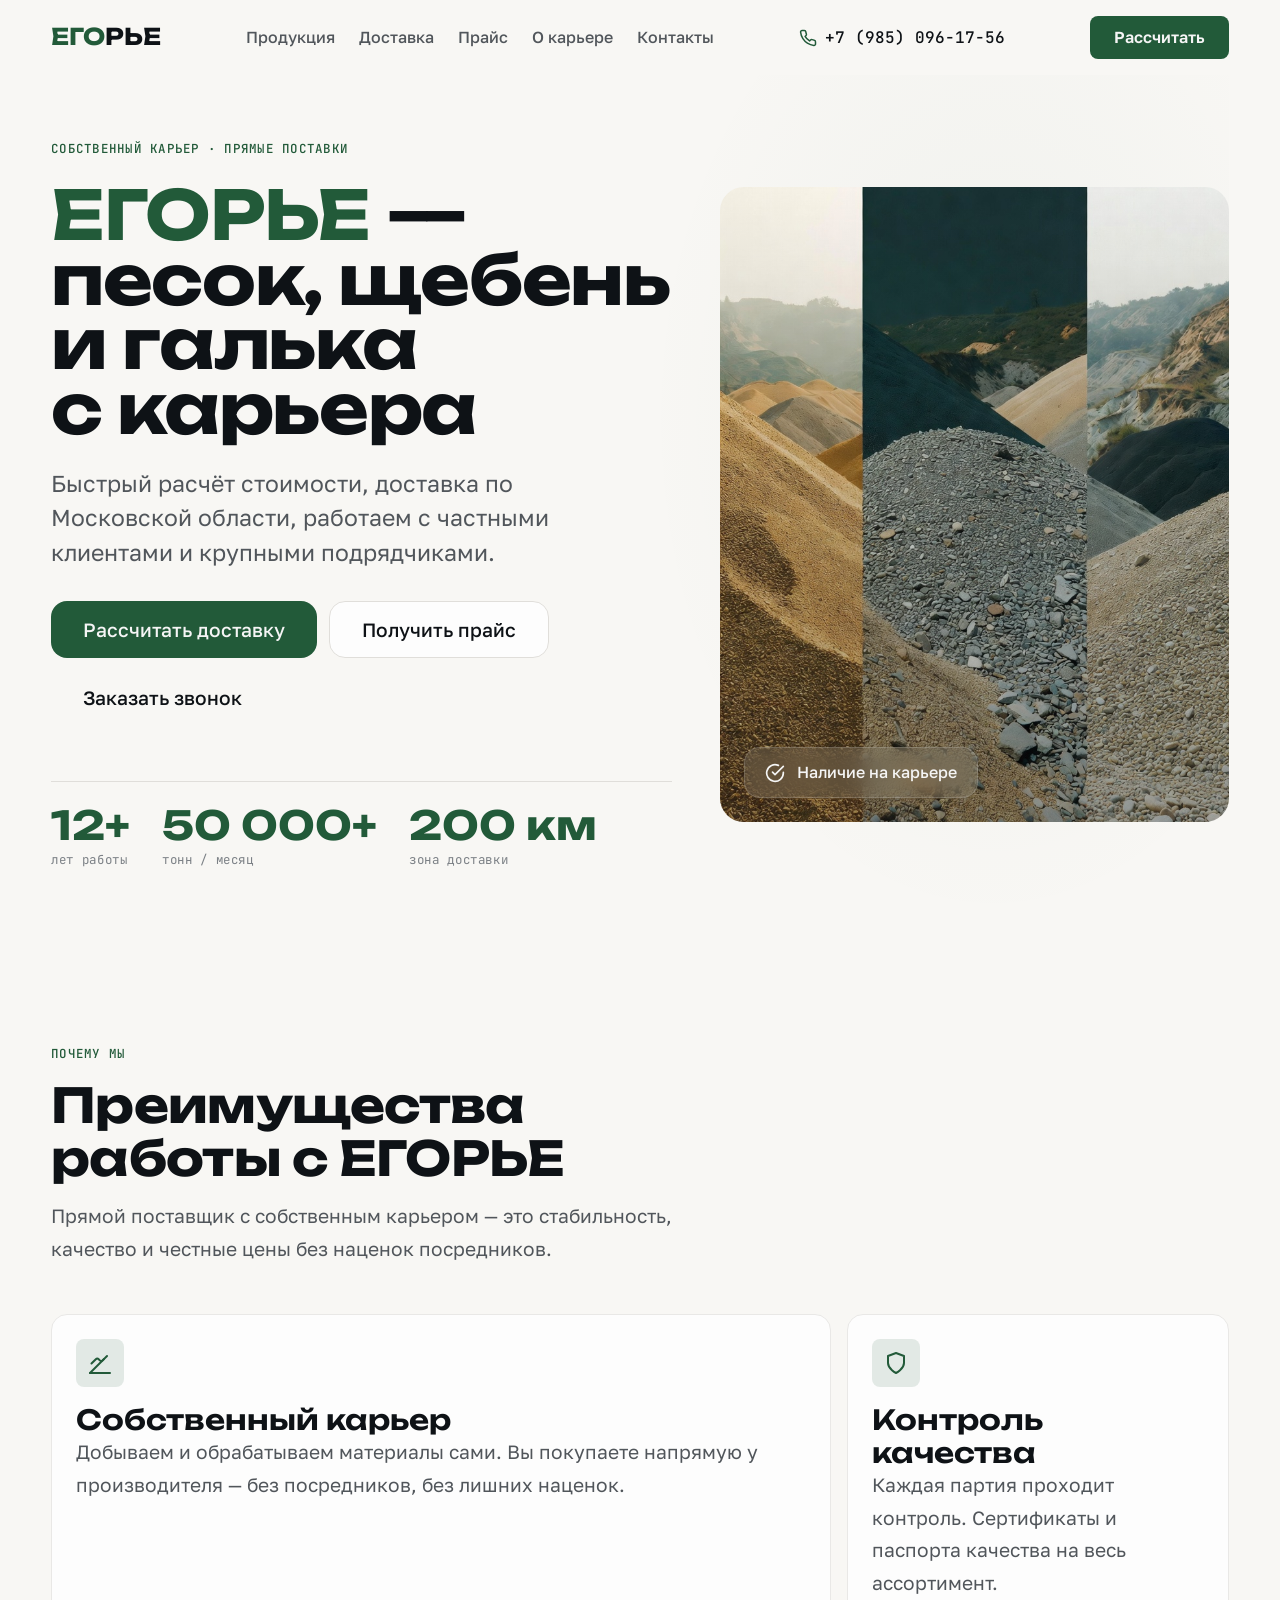
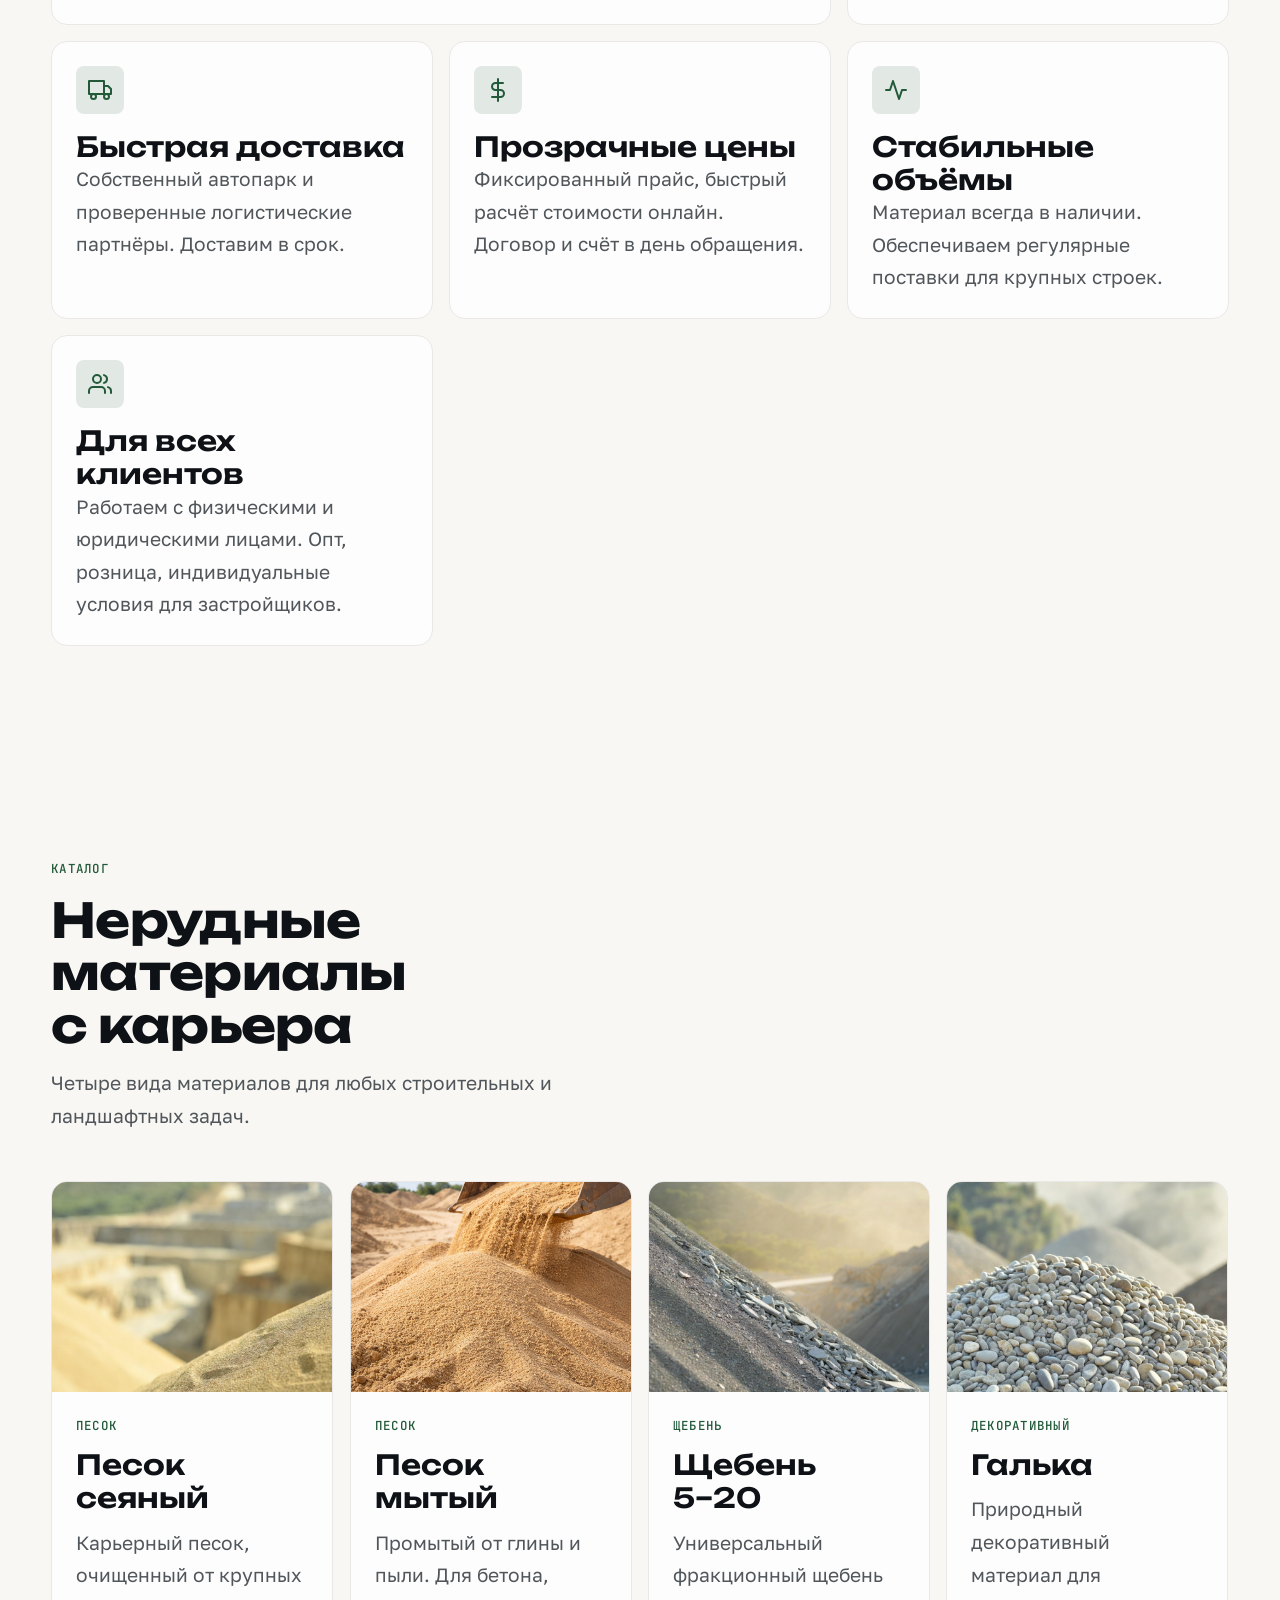
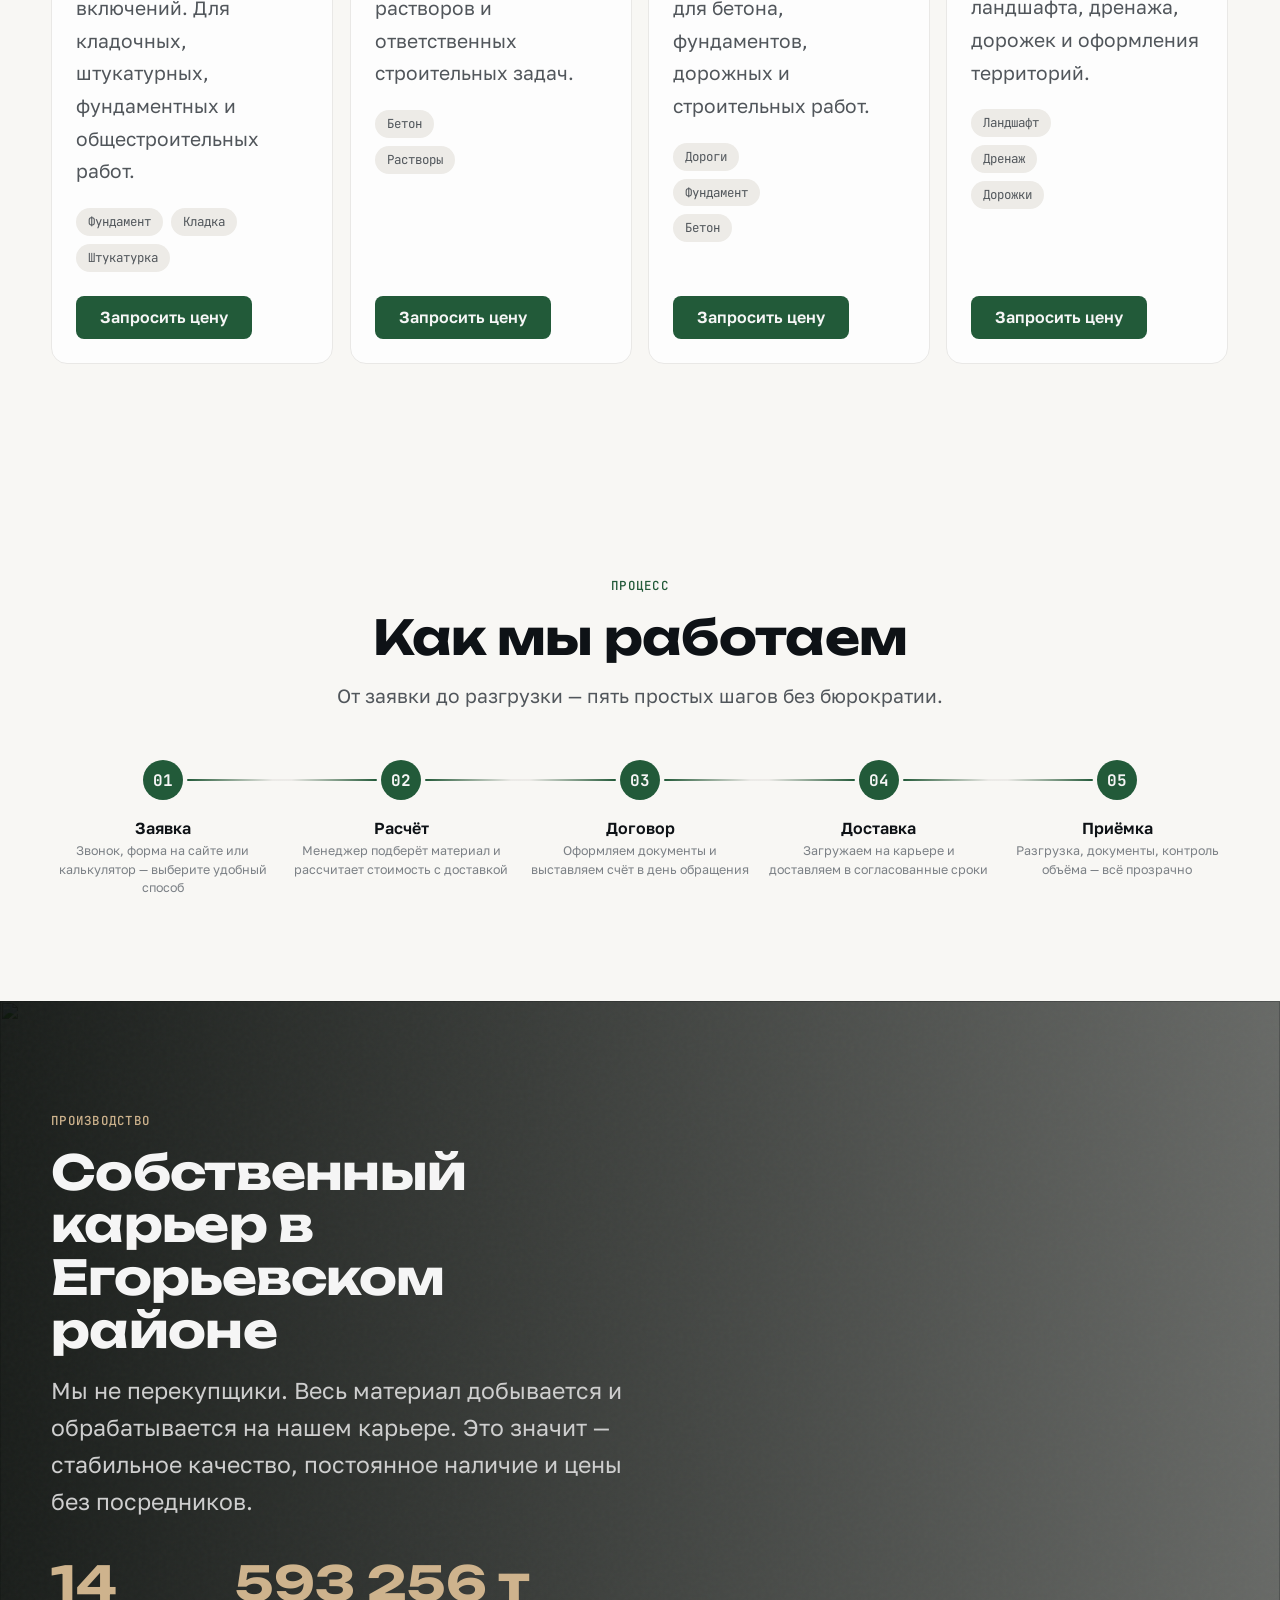
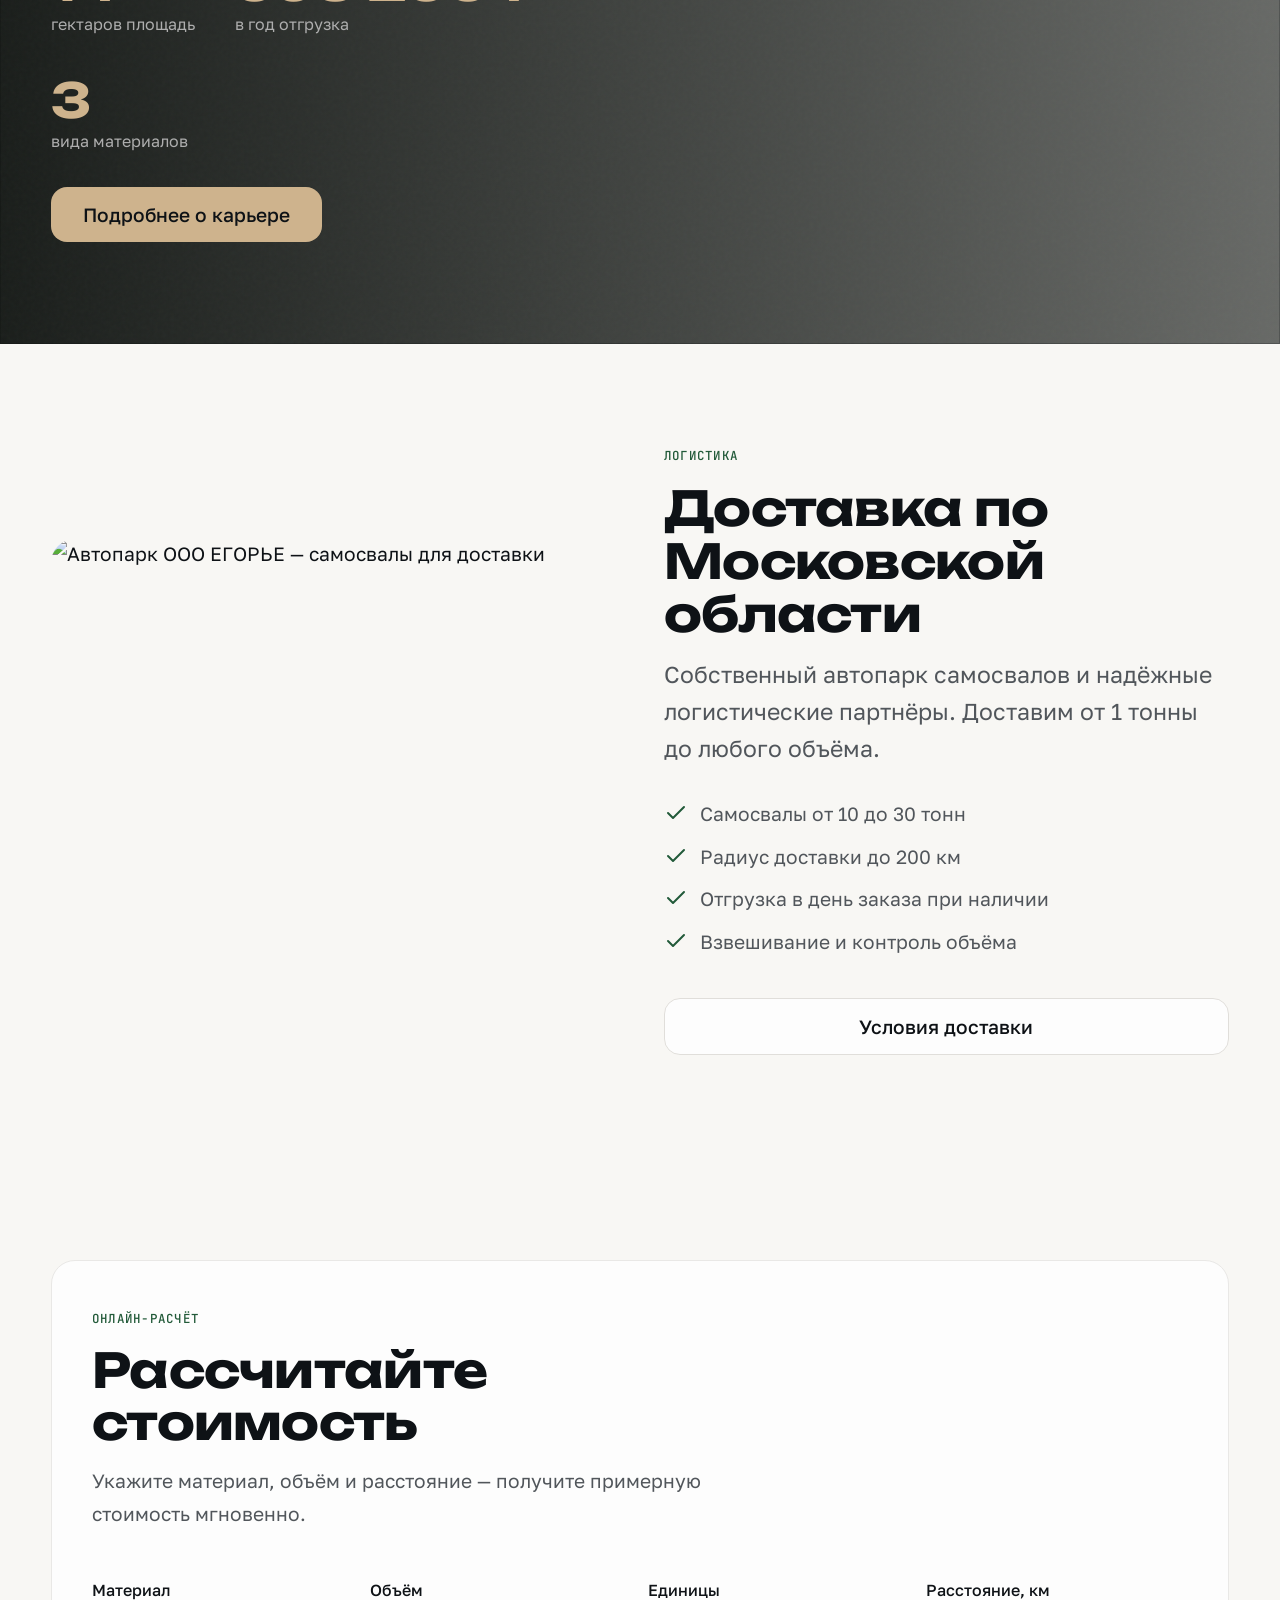
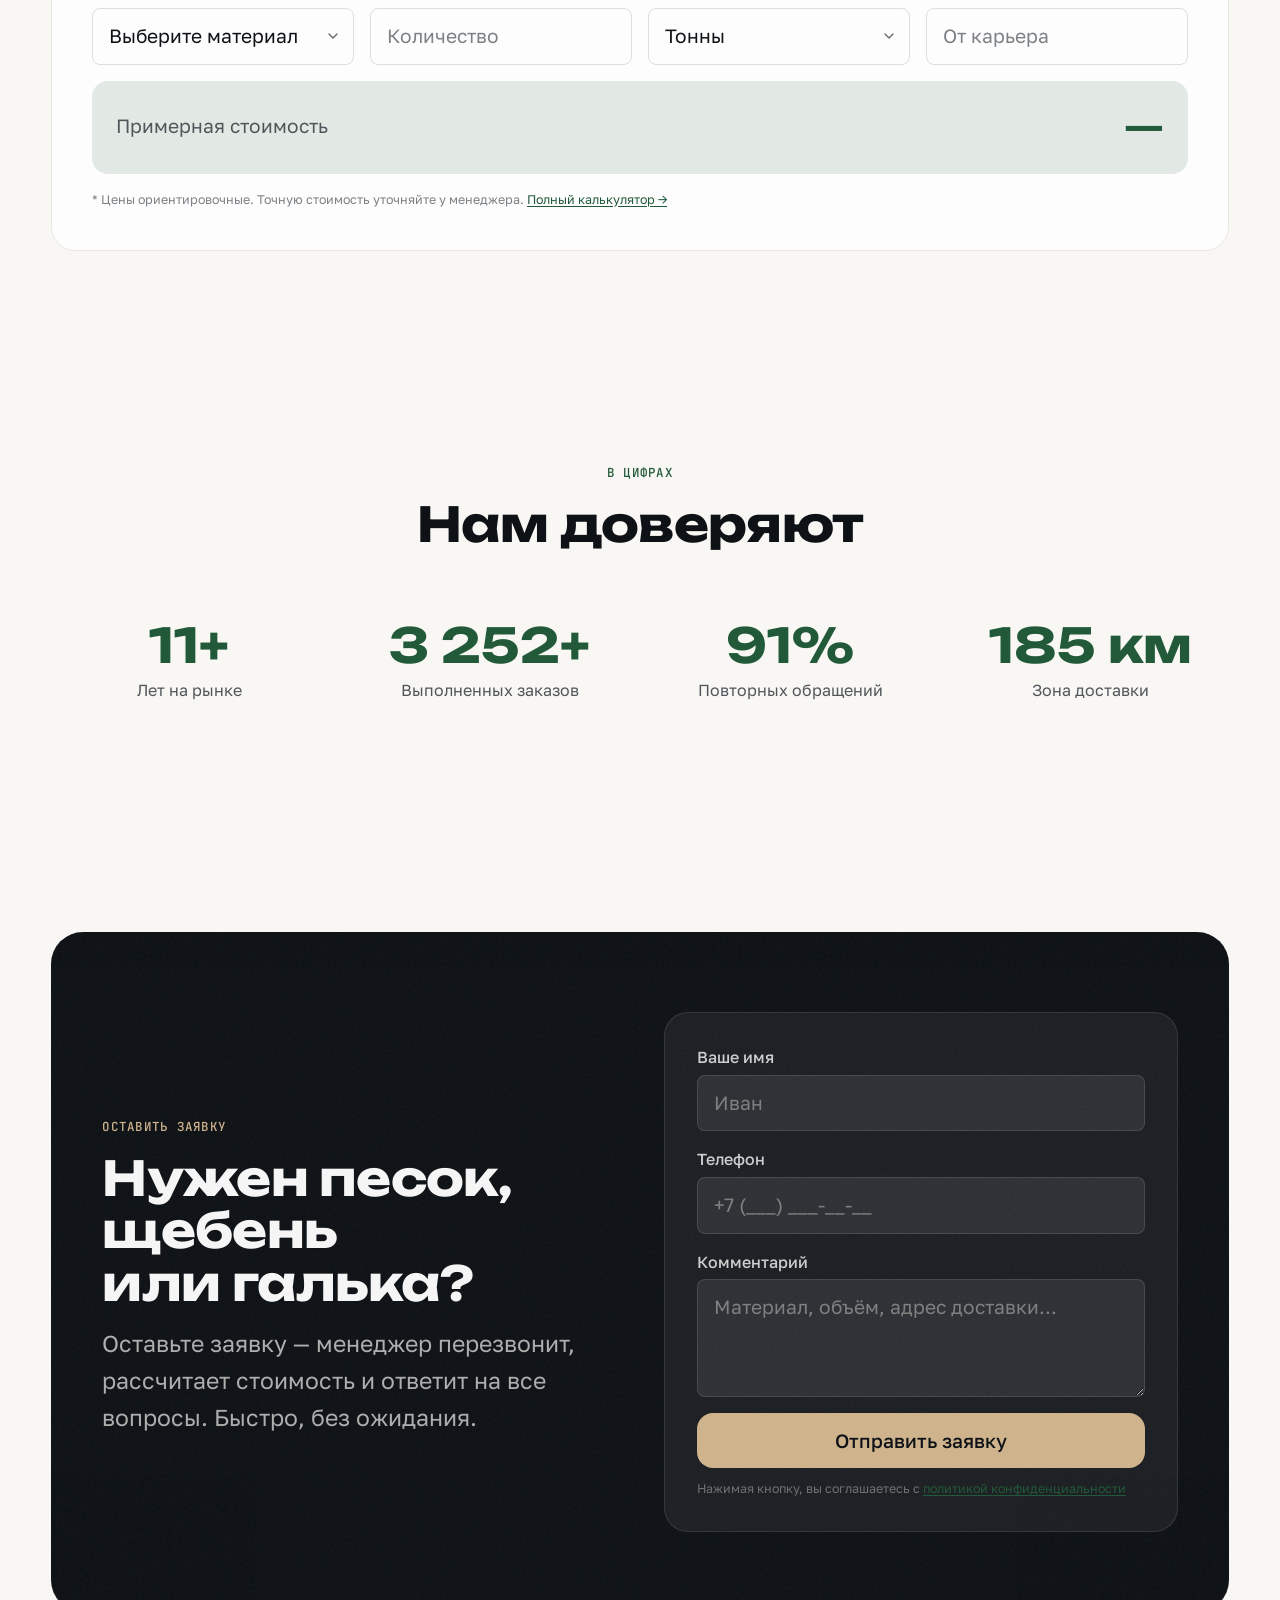
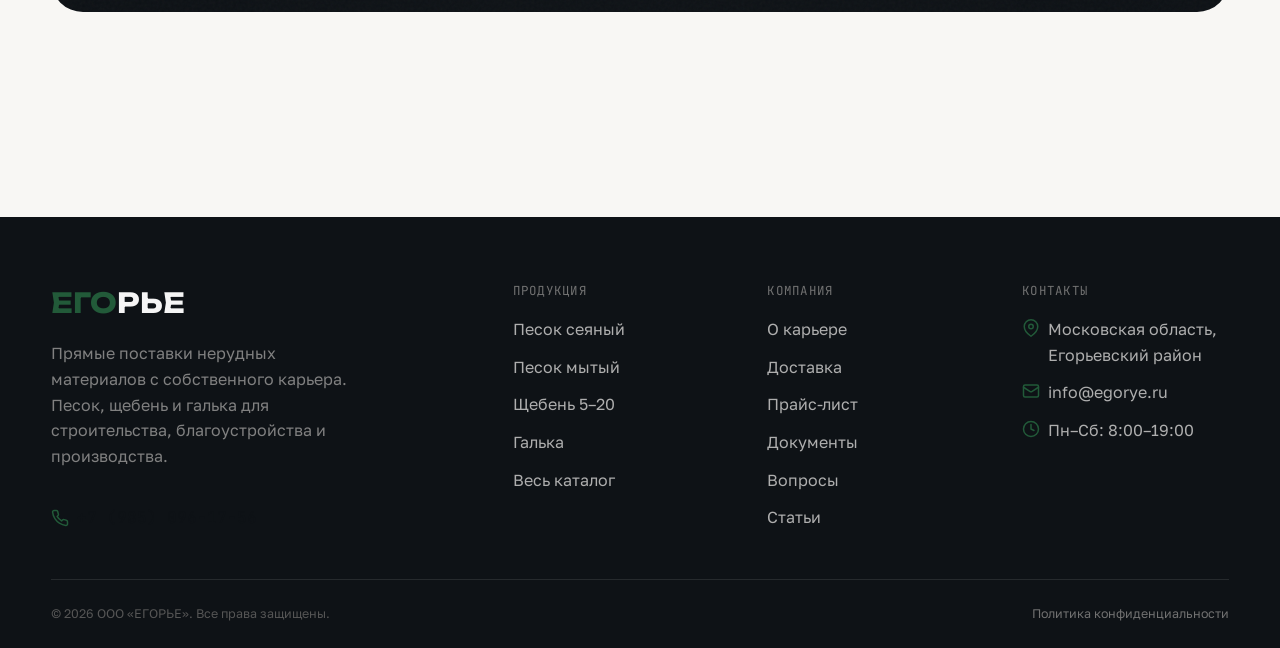
==== index.html @ 2df3e29b "Initial commit: сайт ООО ЕГОРЬЕ Статический сайт компании по продаже нерудных материалов: песок, щеб" ====
<!DOCTYPE html>
<html lang="ru">
<head>
  <meta charset="UTF-8">
  <meta name="viewport" content="width=device-width, initial-scale=1.0">
  <title>ООО ЕГОРЬЕ — песок, щебень и галька с собственного карьера</title>
  <meta name="description" content="Прямые поставки нерудных материалов с карьера: песок сеяный, песок мытый, щебень 5–20, галька. Быстрый расчёт, доставка, опт и крупные объёмы.">

  <meta property="og:title" content="ООО ЕГОРЬЕ — песок, щебень и галька с собственного карьера">
  <meta property="og:description" content="Прямые поставки нерудных материалов с карьера. Быстрый расчёт, доставка, опт.">
  <meta property="og:type" content="website">
  <meta property="og:url" content="https://egorye.ru/">
  <meta property="og:locale" content="ru_RU">
  <link rel="canonical" href="https://egorye.ru/">

  <link rel="preconnect" href="https://fonts.googleapis.com">
  <link rel="preconnect" href="https://fonts.gstatic.com" crossorigin>
  <link href="https://fonts.googleapis.com/css2?family=Golos+Text:wght@400;500;600;700&family=JetBrains+Mono:wght@400;500;700&family=Unbounded:wght@600;700;800&display=swap" rel="stylesheet">

  <link rel="stylesheet" href="css/base.css">
  <link rel="stylesheet" href="css/tokens.css">
  <link rel="stylesheet" href="css/components.css">
  <link rel="stylesheet" href="css/sections.css">

  <script type="application/ld+json">
  {
    "@context": "https://schema.org",
    "@type": "LocalBusiness",
    "name": "ООО ЕГОРЬЕ",
    "description": "Карьер и поставщик нерудных материалов: песок, щебень, галька",
    "url": "https://egorye.ru",
    "telephone": "+79850961756",
    "address": {
      "@type": "PostalAddress",
      "addressLocality": "Егорьевск",
      "addressRegion": "Московская область",
      "addressCountry": "RU"
    },
    "openingHours": "Mo-Sa 08:00-19:00"
  }
  </script>
</head>
<body>
  <a href="#main-content" class="skip-link">Перейти к содержимому</a>

  <header id="site-header"></header>

  <main id="main-content">

    <!-- ═══ HERO ═══ -->
    <section class="hero container" aria-label="Главный экран">
      <div class="hero-content" data-reveal="fade">
        <span class="label">Собственный карьер · Прямые поставки</span>
        <h1 class="hero-title">
          <span>ЕГОРЬЕ</span> — песок, щебень и галька с карьера
        </h1>
        <p class="hero-subtitle">
          Быстрый расчёт стоимости, доставка по Московской области, работаем с частными клиентами и крупными подрядчиками.
        </p>

        <div class="hero-actions">
          <a href="kalkulyator.html" class="btn btn-primary btn-lg">Рассчитать доставку</a>
          <a href="price.html" class="btn btn-secondary btn-lg">Получить прайс</a>
          <a href="#callback" class="btn btn-ghost btn-lg">Заказать звонок</a>
        </div>

        <div class="hero-metrics" data-stagger>
          <div class="hero-metric">
            <div class="hero-metric-value" data-count="12" data-suffix="+">0</div>
            <div class="hero-metric-label">лет работы</div>
          </div>
          <div class="hero-metric">
            <div class="hero-metric-value" data-count="50000" data-suffix="+">0</div>
            <div class="hero-metric-label">тонн / месяц</div>
          </div>
          <div class="hero-metric">
            <div class="hero-metric-value" data-count="200" data-suffix=" км">0</div>
            <div class="hero-metric-label">зона доставки</div>
          </div>
        </div>
      </div>

      <div class="hero-visual" data-reveal="scale">
        <img src="img/home (1).jpg" alt="Карьер ООО ЕГОРЬЕ — добыча песка и щебня" width="640" height="800" fetchpriority="high">
        <div class="hero-visual-overlay"></div>
        <div class="hero-visual-badge">
          <svg width="20" height="20" viewBox="0 0 24 24" fill="none" stroke="currentColor" stroke-width="2" stroke-linecap="round" stroke-linejoin="round"><path d="M22 11.08V12a10 10 0 1 1-5.93-9.14"/><polyline points="22 4 12 14.01 9 11.01"/></svg>
          Наличие на карьере
        </div>
      </div>
    </section>

    <!-- ═══ ПРЕИМУЩЕСТВА ═══ -->
    <section class="section container" aria-labelledby="advantages-title">
      <div class="section-header" data-reveal="up">
        <span class="label">Почему мы</span>
        <h2 class="headline-section" id="advantages-title">Преимущества работы с ЕГОРЬЕ</h2>
        <p class="body-text">Прямой поставщик с собственным карьером — это стабильность, качество и честные цены без наценок посредников.</p>
      </div>

      <div class="advantages-grid" data-stagger>
        <div class="advantage-card">
          <div class="advantage-icon">
            <svg viewBox="0 0 24 24" fill="none" stroke="currentColor" stroke-width="2" stroke-linecap="round" stroke-linejoin="round"><path d="M2 22 16 8"/><path d="m3.47 12.53 4.36-4.36a2 2 0 0 1 2.83 0l1.17 1.17a2 2 0 0 0 2.83 0l4.36-4.36"/><path d="M2 22h20"/></svg>
          </div>
          <h3 class="headline-card">Собственный карьер</h3>
          <p class="body-text">Добываем и обрабатываем материалы сами. Вы покупаете напрямую у производителя — без посредников, без лишних наценок.</p>
        </div>
        <div class="advantage-card">
          <div class="advantage-icon">
            <svg viewBox="0 0 24 24" fill="none" stroke="currentColor" stroke-width="2" stroke-linecap="round" stroke-linejoin="round"><path d="M12 22s8-4 8-10V5l-8-3-8 3v7c0 6 8 10 8 10z"/></svg>
          </div>
          <h3 class="headline-card">Контроль качества</h3>
          <p class="body-text">Каждая партия проходит контроль. Сертификаты и паспорта качества на весь ассортимент.</p>
        </div>
        <div class="advantage-card">
          <div class="advantage-icon">
            <svg viewBox="0 0 24 24" fill="none" stroke="currentColor" stroke-width="2" stroke-linecap="round" stroke-linejoin="round"><rect x="1" y="3" width="15" height="13"/><polygon points="16 8 20 8 23 11 23 16 16 16 16 8"/><circle cx="5.5" cy="18.5" r="2.5"/><circle cx="18.5" cy="18.5" r="2.5"/></svg>
          </div>
          <h3 class="headline-card">Быстрая доставка</h3>
          <p class="body-text">Собственный автопарк и проверенные логистические партнёры. Доставим в срок.</p>
        </div>
        <div class="advantage-card">
          <div class="advantage-icon">
            <svg viewBox="0 0 24 24" fill="none" stroke="currentColor" stroke-width="2" stroke-linecap="round" stroke-linejoin="round"><line x1="12" y1="1" x2="12" y2="23"/><path d="M17 5H9.5a3.5 3.5 0 0 0 0 7h5a3.5 3.5 0 0 1 0 7H6"/></svg>
          </div>
          <h3 class="headline-card">Прозрачные цены</h3>
          <p class="body-text">Фиксированный прайс, быстрый расчёт стоимости онлайн. Договор и счёт в день обращения.</p>
        </div>
        <div class="advantage-card">
          <div class="advantage-icon">
            <svg viewBox="0 0 24 24" fill="none" stroke="currentColor" stroke-width="2" stroke-linecap="round" stroke-linejoin="round"><path d="M22 12h-4l-3 9L9 3l-3 9H2"/></svg>
          </div>
          <h3 class="headline-card">Стабильные объёмы</h3>
          <p class="body-text">Материал всегда в наличии. Обеспечиваем регулярные поставки для крупных строек.</p>
        </div>
        <div class="advantage-card">
          <div class="advantage-icon">
            <svg viewBox="0 0 24 24" fill="none" stroke="currentColor" stroke-width="2" stroke-linecap="round" stroke-linejoin="round"><path d="M17 21v-2a4 4 0 0 0-4-4H5a4 4 0 0 0-4 4v2"/><circle cx="9" cy="7" r="4"/><path d="M23 21v-2a4 4 0 0 0-3-3.87"/><path d="M16 3.13a4 4 0 0 1 0 7.75"/></svg>
          </div>
          <h3 class="headline-card">Для всех клиентов</h3>
          <p class="body-text">Работаем с физическими и юридическими лицами. Опт, розница, индивидуальные условия для застройщиков.</p>
        </div>
      </div>
    </section>

    <!-- ═══ ПРОДУКЦИЯ ═══ -->
    <section class="section container" aria-labelledby="products-title">
      <div class="section-header" data-reveal="up">
        <span class="label">Каталог</span>
        <h2 class="headline-section" id="products-title">Нерудные материалы с карьера</h2>
        <p class="body-text">Четыре вида материалов для любых строительных и ландшафтных задач.</p>
      </div>

      <div class="products-bento" data-stagger>
        <a href="pesok-seyanyy.html" class="card product-card">
          <div class="card-media">
            <img src="img/pesok-seyanyy/pesokseaynx.jpg" alt="Песок сеяный" width="640" height="480" loading="lazy">
          </div>
          <div class="card-body">
            <span class="label">Песок</span>
            <h3 class="headline-card">Песок сеяный</h3>
            <p class="body-text">Карьерный песок, очищенный от крупных включений. Для кладочных, штукатурных, фундаментных и общестроительных работ.</p>
            <div class="card-tags">
              <span class="tag">Фундамент</span>
              <span class="tag">Кладка</span>
              <span class="tag">Штукатурка</span>
            </div>
          </div>
          <div class="card-footer">
            <span class="btn btn-primary btn-sm">Запросить цену</span>
          </div>
        </a>

        <a href="pesok-mytyy.html" class="card product-card">
          <div class="card-media">
            <img src="img/pesok-mytyy/pesok.png" alt="Песок мытый" width="640" height="480" loading="lazy">
          </div>
          <div class="card-body">
            <span class="label">Песок</span>
            <h3 class="headline-card">Песок мытый</h3>
            <p class="body-text">Промытый от глины и пыли. Для бетона, растворов и ответственных строительных задач.</p>
            <div class="card-tags">
              <span class="tag">Бетон</span>
              <span class="tag">Растворы</span>
            </div>
          </div>
          <div class="card-footer">
            <span class="btn btn-primary btn-sm">Запросить цену</span>
          </div>
        </a>

        <a href="shcheben-5-20.html" class="card product-card">
          <div class="card-media">
            <img src="img/shcheben/chebenx.jpg" alt="Щебень фракции 5–20" width="640" height="480" loading="lazy">
          </div>
          <div class="card-body">
            <span class="label">Щебень</span>
            <h3 class="headline-card">Щебень 5–20</h3>
            <p class="body-text">Универсальный фракционный щебень для бетона, фундаментов, дорожных и строительных работ.</p>
            <div class="card-tags">
              <span class="tag">Дороги</span>
              <span class="tag">Фундамент</span>
              <span class="tag">Бетон</span>
            </div>
          </div>
          <div class="card-footer">
            <span class="btn btn-primary btn-sm">Запросить цену</span>
          </div>
        </a>

        <a href="galka.html" class="card product-card">
          <div class="card-media">
            <img src="img/galka/galkax.jpg" alt="Галька природная" width="640" height="480" loading="lazy">
          </div>
          <div class="card-body">
            <span class="label">Декоративный</span>
            <h3 class="headline-card">Галька</h3>
            <p class="body-text">Природный декоративный материал для ландшафта, дренажа, дорожек и оформления территорий.</p>
            <div class="card-tags">
              <span class="tag">Ландшафт</span>
              <span class="tag">Дренаж</span>
              <span class="tag">Дорожки</span>
            </div>
          </div>
          <div class="card-footer">
            <span class="btn btn-primary btn-sm">Запросить цену</span>
          </div>
        </a>
      </div>
    </section>

    <!-- ═══ КАК МЫ РАБОТАЕМ ═══ -->
    <section class="section container" aria-labelledby="process-title">
      <div class="section-header section-header--center" data-reveal="up">
        <span class="label">Процесс</span>
        <h2 class="headline-section" id="process-title">Как мы работаем</h2>
        <p class="body-text">От заявки до разгрузки — пять простых шагов без бюрократии.</p>
      </div>

      <div class="timeline" data-stagger>
        <div class="timeline-step">
          <div class="timeline-number">01</div>
          <div class="timeline-body">
            <div class="timeline-title">Заявка</div>
            <div class="timeline-desc">Звонок, форма на сайте или калькулятор — выберите удобный способ</div>
          </div>
        </div>
        <div class="timeline-step">
          <div class="timeline-number">02</div>
          <div class="timeline-body">
            <div class="timeline-title">Расчёт</div>
            <div class="timeline-desc">Менеджер подберёт материал и рассчитает стоимость с доставкой</div>
          </div>
        </div>
        <div class="timeline-step">
          <div class="timeline-number">03</div>
          <div class="timeline-body">
            <div class="timeline-title">Договор</div>
            <div class="timeline-desc">Оформляем документы и выставляем счёт в день обращения</div>
          </div>
        </div>
        <div class="timeline-step">
          <div class="timeline-number">04</div>
          <div class="timeline-body">
            <div class="timeline-title">Доставка</div>
            <div class="timeline-desc">Загружаем на карьере и доставляем в согласованные сроки</div>
          </div>
        </div>
        <div class="timeline-step">
          <div class="timeline-number">05</div>
          <div class="timeline-body">
            <div class="timeline-title">Приёмка</div>
            <div class="timeline-desc">Разгрузка, документы, контроль объёма — всё прозрачно</div>
          </div>
        </div>
      </div>
    </section>

    <!-- ═══ О КАРЬЕРЕ (full-bleed) ═══ -->
    <section class="section-fullbleed full-bleed noise" aria-labelledby="quarry-title">
      <div class="section-fullbleed-bg">
        <img src="img/placeholder/quarry-wide.svg" alt="" width="1920" height="800" loading="lazy" aria-hidden="true">
      </div>
      <div class="container">
        <div class="section-fullbleed-content" data-reveal="left">
          <span class="label">Производство</span>
          <h2 class="headline-section" id="quarry-title">Собственный карьер в Егорьевском районе</h2>
          <p class="body-lg">
            Мы не перекупщики. Весь материал добывается и обрабатывается на нашем карьере. 
            Это значит — стабильное качество, постоянное наличие и цены без посредников.
          </p>
          <div class="section-fullbleed-stats" data-stagger>
            <div>
              <div class="section-fullbleed-stat-value" data-count="15">0</div>
              <div class="section-fullbleed-stat-label">гектаров площадь</div>
            </div>
            <div>
              <div class="section-fullbleed-stat-value" data-count="600000" data-suffix=" т">0</div>
              <div class="section-fullbleed-stat-label">в год отгрузка</div>
            </div>
            <div>
              <div class="section-fullbleed-stat-value" data-count="4">0</div>
              <div class="section-fullbleed-stat-label">вида материалов</div>
            </div>
          </div>
          <a href="o-karere.html" class="btn btn-accent btn-lg" style="margin-top:var(--s-8)">Подробнее о карьере</a>
        </div>
      </div>
    </section>

    <!-- ═══ АВТОПАРК И ДОСТАВКА ═══ -->
    <section class="section container" aria-labelledby="fleet-title">
      <div class="split-section">
        <div class="split-image" data-reveal="left">
          <img src="img/placeholder/fleet.svg" alt="Автопарк ООО ЕГОРЬЕ — самосвалы для доставки" width="640" height="480" loading="lazy">
        </div>
        <div class="split-content" data-reveal="right">
          <span class="label">Логистика</span>
          <h2 class="headline-section" id="fleet-title">Доставка по Московской области</h2>
          <p class="body-lg">Собственный автопарк самосвалов и надёжные логистические партнёры. Доставим от 1 тонны до любого объёма.</p>

          <div class="split-features">
            <div class="split-feature">
              <svg class="split-feature-icon" viewBox="0 0 24 24" fill="none" stroke="currentColor" stroke-width="2" stroke-linecap="round" stroke-linejoin="round"><polyline points="20 6 9 17 4 12"/></svg>
              <span class="split-feature-text">Самосвалы от 10 до 30 тонн</span>
            </div>
            <div class="split-feature">
              <svg class="split-feature-icon" viewBox="0 0 24 24" fill="none" stroke="currentColor" stroke-width="2" stroke-linecap="round" stroke-linejoin="round"><polyline points="20 6 9 17 4 12"/></svg>
              <span class="split-feature-text">Радиус доставки до 200 км</span>
            </div>
            <div class="split-feature">
              <svg class="split-feature-icon" viewBox="0 0 24 24" fill="none" stroke="currentColor" stroke-width="2" stroke-linecap="round" stroke-linejoin="round"><polyline points="20 6 9 17 4 12"/></svg>
              <span class="split-feature-text">Отгрузка в день заказа при наличии</span>
            </div>
            <div class="split-feature">
              <svg class="split-feature-icon" viewBox="0 0 24 24" fill="none" stroke="currentColor" stroke-width="2" stroke-linecap="round" stroke-linejoin="round"><polyline points="20 6 9 17 4 12"/></svg>
              <span class="split-feature-text">Взвешивание и контроль объёма</span>
            </div>
          </div>

          <a href="dostavka.html" class="btn btn-secondary btn-lg" style="margin-top:var(--s-6)">Условия доставки</a>
        </div>
      </div>
    </section>

    <!-- ═══ КАЛЬКУЛЯТОР ═══ -->
    <section class="section container" aria-labelledby="calc-title">
      <div class="calc-section" data-calculator data-reveal="up">
        <div class="section-header">
          <span class="label">Онлайн-расчёт</span>
          <h2 class="headline-section" id="calc-title">Рассчитайте стоимость</h2>
          <p class="body-text">Укажите материал, объём и расстояние — получите примерную стоимость мгновенно.</p>
        </div>

        <div class="calc-grid">
          <div class="field">
            <label class="field-label" for="calc-mat">Материал</label>
            <select class="input" id="calc-mat" data-calc-material>
              <option value="">Выберите материал</option>
              <option value="pesok-seyanyy">Песок сеяный</option>
              <option value="pesok-mytyy">Песок мытый</option>
              <option value="shcheben-5-20">Щебень 5–20</option>
              <option value="galka">Галька</option>
            </select>
          </div>
          <div class="field">
            <label class="field-label" for="calc-vol">Объём</label>
            <input class="input" id="calc-vol" type="number" min="0" step="0.5" placeholder="Количество" data-calc-volume>
          </div>
          <div class="field">
            <label class="field-label" for="calc-unit">Единицы</label>
            <select class="input" id="calc-unit" data-calc-unit>
              <option value="ton">Тонны</option>
              <option value="m3">Куб. метры</option>
            </select>
          </div>
          <div class="field">
            <label class="field-label" for="calc-dist">Расстояние, км</label>
            <input class="input" id="calc-dist" type="number" min="0" step="1" placeholder="От карьера" data-calc-distance>
          </div>
        </div>

        <div class="calc-result">
          <div>
            <div class="calc-result-label">Примерная стоимость</div>
            <div style="font-size:var(--t-xs);color:var(--c-text-3);margin-top:2px" data-calc-detail>Укажите параметры для расчёта</div>
          </div>
          <div class="calc-result-value" data-calc-result>—</div>
        </div>

        <p style="font-size:var(--t-xs);color:var(--c-text-3);margin-top:var(--s-4)">
          * Цены ориентировочные. Точную стоимость уточняйте у менеджера. 
          <a href="kalkulyator.html" style="color:var(--c-brand);text-decoration:underline;text-underline-offset:2px">Полный калькулятор →</a>
        </p>
      </div>
    </section>

    <!-- ═══ ДОВЕРИЕ / STATS ═══ -->
    <section class="section" aria-labelledby="trust-title">
      <div class="container">
        <div class="section-header section-header--center" data-reveal="up">
          <span class="label">В цифрах</span>
          <h2 class="headline-section" id="trust-title">Нам доверяют</h2>
        </div>

        <div class="trust-grid" data-stagger>
          <div class="trust-item">
            <div class="trust-value" data-count="12" data-suffix="+">0</div>
            <div class="trust-label">Лет на рынке</div>
          </div>
          <div class="trust-item">
            <div class="trust-value" data-count="3500" data-suffix="+">0</div>
            <div class="trust-label">Выполненных заказов</div>
          </div>
          <div class="trust-item">
            <div class="trust-value" data-count="98" data-suffix="%">0</div>
            <div class="trust-label">Повторных обращений</div>
          </div>
          <div class="trust-item">
            <div class="trust-value" data-count="200" data-suffix=" км">0</div>
            <div class="trust-label">Зона доставки</div>
          </div>
        </div>
      </div>
    </section>

    <!-- ═══ CTA / ЗАЯВКА ═══ -->
    <section class="section container" id="callback" aria-labelledby="cta-title">
      <div class="cta-section noise">
        <div class="container">
          <div class="cta-inner">
            <div class="cta-content" data-reveal="left">
              <span class="label">Оставить заявку</span>
              <h2 class="headline-section" id="cta-title">Нужен песок, щебень или галька?</h2>
              <p class="body-lg">
                Оставьте заявку — менеджер перезвонит, рассчитает стоимость и ответит на все вопросы. Быстро, без ожидания.
              </p>
            </div>

            <div class="cta-form" data-reveal="right">
              <form data-form class="form-grid" novalidate>
                <div class="field">
                  <label class="field-label" for="cta-name">Ваше имя</label>
                  <input class="input" id="cta-name" name="name" type="text" placeholder="Иван" required aria-describedby="cta-name-err" aria-invalid="false">
                  <p class="field-error" id="cta-name-err" role="alert" hidden></p>
                </div>
                <div class="field">
                  <label class="field-label" for="cta-phone">Телефон</label>
                  <input class="input" id="cta-phone" name="phone" type="tel" placeholder="+7 (___) ___-__-__" required aria-describedby="cta-phone-err" aria-invalid="false">
                  <p class="field-error" id="cta-phone-err" role="alert" hidden></p>
                </div>
                <div class="field" style="grid-column:1/-1">
                  <label class="field-label" for="cta-msg">Комментарий</label>
                  <textarea class="input" id="cta-msg" name="message" placeholder="Материал, объём, адрес доставки..." rows="3"></textarea>
                </div>
                <div style="grid-column:1/-1;display:flex;flex-direction:column;gap:var(--s-3)">
                  <button type="submit" class="btn btn-accent btn-lg" style="width:100%">Отправить заявку</button>
                  <p class="form-consent">Нажимая кнопку, вы соглашаетесь с <a href="dokumenty.html">политикой конфиденциальности</a></p>
                </div>
              </form>
            </div>
          </div>
        </div>
      </div>
    </section>

  </main>

  <footer id="site-footer"></footer>

  <script src="js/shared.js" defer></script>
  <script src="js/forms.js" defer></script>
  <script src="js/calculator.js" defer></script>
</body>
</html>
---- css/base.css ----
@layer reset, tokens, base, components, sections, utilities;

@layer reset {
  *, *::before, *::after {
    box-sizing: border-box;
    margin: 0;
    padding: 0;
  }

  html {
    scroll-behavior: smooth;
    -webkit-text-size-adjust: 100%;
    text-size-adjust: 100%;
  }

  body {
    min-height: 100dvh;
    -webkit-font-smoothing: antialiased;
    -moz-osx-font-smoothing: grayscale;
    text-rendering: optimizeLegibility;
  }

  img, picture, video, canvas, svg {
    display: block;
    max-width: 100%;
  }

  img, video {
    height: auto;
  }

  input, button, textarea, select {
    font: inherit;
    color: inherit;
  }

  button {
    cursor: pointer;
    border: none;
    background: none;
  }

  a {
    color: inherit;
    text-decoration: none;
  }

  ul, ol {
    list-style: none;
  }

  h1, h2, h3, h4, h5, h6 {
    overflow-wrap: break-word;
    text-wrap: balance;
  }

  p {
    overflow-wrap: break-word;
    text-wrap: pretty;
  }

  table {
    border-collapse: collapse;
  }

  dialog {
    padding: 0;
    border: none;
  }
}

@layer base {
  body {
    font-family: var(--f-body);
    font-size: var(--t-base);
    line-height: 1.6;
    color: var(--c-text);
    background-color: var(--c-bg);
  }

  ::selection {
    background: oklch(0.42 0.08 155 / 0.20);
    color: var(--c-text);
  }

  :focus-visible {
    outline: 2px solid var(--c-brand);
    outline-offset: 3px;
  }

  .skip-link {
    position: absolute;
    top: -100%;
    left: var(--s-4);
    z-index: 9999;
    padding: var(--s-2) var(--s-4);
    background: var(--c-brand);
    color: var(--c-text-inverse);
    font-weight: 500;
    border-radius: var(--r-md);
    transition: top var(--dur-fast) var(--ease-out);
  }

  .skip-link:focus {
    top: var(--s-4);
  }

  .container {
    width: min(var(--container), 100% - var(--gutter) * 2);
    margin-inline: auto;
  }

  .container-sm {
    width: min(var(--container-sm), 100% - var(--gutter) * 2);
    margin-inline: auto;
  }

  .container-xs {
    width: min(var(--container-xs), 100% - var(--gutter) * 2);
    margin-inline: auto;
  }

  /* Noise texture overlay */
  .noise::after {
    content: '';
    position: absolute;
    inset: 0;
    background-image: url("data:image/svg+xml,%3Csvg viewBox='0 0 256 256' xmlns='http://www.w3.org/2000/svg'%3E%3Cfilter id='n'%3E%3CfeTurbulence type='fractalNoise' baseFrequency='0.9' numOctaves='4' stitchTiles='stitch'/%3E%3C/filter%3E%3Crect width='100%25' height='100%25' filter='url(%23n)'/%3E%3C/svg%3E");
    opacity: 0.03;
    pointer-events: none;
    border-radius: inherit;
    z-index: 1;
  }

  .sr-only {
    position: absolute;
    width: 1px;
    height: 1px;
    padding: 0;
    margin: -1px;
    overflow: hidden;
    clip: rect(0, 0, 0, 0);
    white-space: nowrap;
    border-width: 0;
  }

  .full-bleed {
    width: 100vw;
    margin-inline: calc(50% - 50vw);
  }

  /* Reveal animations */
  [data-reveal] {
    opacity: 0;
    transition:
      opacity var(--dur-slow) var(--ease-out),
      transform var(--dur-slow) var(--ease-cinematic),
      filter var(--dur-slow) var(--ease-out);
  }

  [data-reveal="up"]    { transform: translateY(40px); }
  [data-reveal="down"]  { transform: translateY(-30px); }
  [data-reveal="left"]  { transform: translateX(-40px); }
  [data-reveal="right"] { transform: translateX(40px); }
  [data-reveal="scale"] { transform: scale(0.92); }
  [data-reveal="blur"]  { filter: blur(10px); transform: translateY(20px); }
  [data-reveal="fade"]  { /* opacity only */ }

  [data-reveal].is-visible {
    opacity: 1;
    transform: none;
    filter: none;
  }

  [data-stagger] > * {
    opacity: 0;
    transform: translateY(24px);
    transition:
      opacity var(--dur-slow) var(--ease-out),
      transform var(--dur-slow) var(--ease-cinematic);
  }

  [data-stagger].is-visible > * {
    opacity: 1;
    transform: none;
  }

  [data-stagger].is-visible > *:nth-child(1) { transition-delay: 0ms; }
  [data-stagger].is-visible > *:nth-child(2) { transition-delay: 80ms; }
  [data-stagger].is-visible > *:nth-child(3) { transition-delay: 160ms; }
  [data-stagger].is-visible > *:nth-child(4) { transition-delay: 240ms; }
  [data-stagger].is-visible > *:nth-child(5) { transition-delay: 320ms; }
  [data-stagger].is-visible > *:nth-child(6) { transition-delay: 400ms; }
  [data-stagger].is-visible > *:nth-child(7) { transition-delay: 480ms; }
  [data-stagger].is-visible > *:nth-child(8) { transition-delay: 560ms; }

  @media (prefers-reduced-motion: reduce) {
    *, *::before, *::after {
      animation-duration: 0.01ms !important;
      animation-iteration-count: 1 !important;
      transition-duration: 0.01ms !important;
      scroll-behavior: auto !important;
    }

    [data-reveal],
    [data-stagger] > * {
      opacity: 1;
      transform: none;
      filter: none;
    }
  }
}
---- css/tokens.css ----
@layer tokens {
  :root {
    /* ── BRAND ──────────────────────────────── */
    --brand-h: 155;
    --brand-c: 0.08;
    --brand-l: 0.42;

    --c-brand:        oklch(var(--brand-l) var(--brand-c) var(--brand-h));
    --c-brand-hover:  oklch(0.36 0.08 155);
    --c-brand-active: oklch(0.30 0.07 155);
    --c-brand-subtle: oklch(0.42 0.08 155 / 0.12);
    --c-brand-muted:  oklch(0.42 0.03 155);

    /* ── ACCENT (песочный) ──────────────────── */
    --accent-h: 75;
    --c-accent:        oklch(0.78 0.06 var(--accent-h));
    --c-accent-hover:  oklch(0.72 0.07 var(--accent-h));
    --c-accent-subtle: oklch(0.78 0.06 75 / 0.15);

    /* ── SURFACES ───────────────────────────── */
    --c-bg:            oklch(0.975 0.003 80);
    --c-surface-1:     oklch(0.993 0 0);
    --c-surface-2:     oklch(0.94 0.005 80);
    --c-border:        oklch(0.90 0.005 80);
    --c-border-subtle: oklch(0.93 0.003 80);

    /* ── TEXT ────────────────────────────────── */
    --c-text:          oklch(0.18 0.01 250);
    --c-text-2:        oklch(0.45 0.01 250);
    --c-text-3:        oklch(0.60 0.01 250);
    --c-text-inverse:  oklch(0.97 0 0);

    /* ── SEMANTIC ───────────────────────────── */
    --c-success: oklch(0.62 0.19 145);
    --c-error:   oklch(0.58 0.22 25);
    --c-warning: oklch(0.75 0.18 75);
    --c-info:    oklch(0.58 0.19 250);

    /* ── TYPOGRAPHY ─────────────────────────── */
    --f-display: 'Unbounded', cursive;
    --f-body:    'Golos Text', sans-serif;
    --f-mono:    'JetBrains Mono', monospace;

    /* ── TYPE SCALE (fluid, clamp-based) ────── */
    --t-xs:   clamp(0.69rem, 0.66rem + 0.18vw, 0.78rem);
    --t-sm:   clamp(0.83rem, 0.78rem + 0.29vw, 1.00rem);
    --t-base: clamp(1.00rem, 0.93rem + 0.38vw, 1.20rem);
    --t-lg:   clamp(1.20rem, 1.10rem + 0.50vw, 1.44rem);
    --t-xl:   clamp(1.44rem, 1.30rem + 0.70vw, 1.73rem);
    --t-2xl:  clamp(1.73rem, 1.55rem + 0.90vw, 2.07rem);
    --t-3xl:  clamp(2.07rem, 1.85rem + 1.10vw, 2.49rem);
    --t-4xl:  clamp(2.49rem, 2.20rem + 1.45vw, 2.99rem);
    --t-5xl:  clamp(3.00rem, 2.60rem + 2.00vw, 4.00rem);
    --t-6xl:  clamp(4.00rem, 3.40rem + 3.00vw, 6.50rem);
    --t-hero: clamp(3.50rem, 2.00rem + 6.00vw, 8.00rem);

    /* ── SPACING (8px grid, rem) ────────────── */
    --s-1:  0.25rem;
    --s-2:  0.5rem;
    --s-3:  0.75rem;
    --s-4:  1rem;
    --s-5:  1.25rem;
    --s-6:  1.5rem;
    --s-8:  2rem;
    --s-10: 2.5rem;
    --s-12: 3rem;
    --s-16: 4rem;
    --s-20: 5rem;
    --s-24: 6rem;
    --s-32: 8rem;
    --s-40: 10rem;
    --s-48: 12rem;

    --section-gap: clamp(4rem, 8vw, 8rem);

    /* ── LAYOUT ─────────────────────────────── */
    --container:    1280px;
    --container-sm: 960px;
    --container-xs: 720px;
    --gutter:       clamp(1rem, 4vw, 4rem);

    /* ── RADIUS ─────────────────────────────── */
    --r-xs:   2px;
    --r-sm:   4px;
    --r-md:   8px;
    --r-lg:   16px;
    --r-xl:   24px;
    --r-2xl:  32px;
    --r-full: 9999px;

    /* ── SHADOWS ─────────────────────────────── */
    --shadow-xs:  0 1px 2px oklch(0 0 0 / 0.04);
    --shadow-sm:  0 2px 8px oklch(0 0 0 / 0.06);
    --shadow-md:  0 4px 20px oklch(0 0 0 / 0.08);
    --shadow-lg:  0 8px 32px oklch(0 0 0 / 0.10);
    --shadow-xl:  0 16px 48px oklch(0 0 0 / 0.14);
    --shadow-2xl: 0 24px 64px oklch(0 0 0 / 0.18);
    --shadow-glow: 0 0 40px oklch(0.42 0.08 155 / 0.25);

    /* ── MOTION ──────────────────────────────── */
    --dur-instant:   80ms;
    --dur-fast:      150ms;
    --dur-base:      250ms;
    --dur-slow:      400ms;
    --dur-slower:    600ms;
    --dur-cinematic: 1000ms;

    --ease-default:   cubic-bezier(0.4, 0, 0.2, 1);
    --ease-out:       cubic-bezier(0, 0, 0.2, 1);
    --ease-in:        cubic-bezier(0.4, 0, 1, 1);
    --ease-spring:    cubic-bezier(0.34, 1.56, 0.64, 1);
    --ease-bounce:    cubic-bezier(0.68, -0.55, 0.27, 1.55);
    --ease-cinematic: cubic-bezier(0.76, 0, 0.24, 1);
  }
}
---- css/components.css ----
@layer components {

  /* ── TYPOGRAPHY CLASSES ───────────────────── */

  .headline-hero {
    font-size: var(--t-hero);
    font-family: var(--f-display);
    font-weight: 700;
    line-height: 0.95;
    letter-spacing: -0.02em;
    color: var(--c-text);
  }

  .headline-section {
    font-size: var(--t-4xl);
    font-family: var(--f-display);
    font-weight: 700;
    line-height: 1.1;
    letter-spacing: -0.015em;
    color: var(--c-text);
  }

  @media (max-width: 480px) {
    .headline-section {
      font-size: var(--t-3xl);
    }
  }

  .headline-card {
    font-size: var(--t-xl);
    font-family: var(--f-display);
    font-weight: 600;
    line-height: 1.2;
    color: var(--c-text);
  }

  .body-text {
    font-size: var(--t-base);
    font-family: var(--f-body);
    line-height: 1.7;
    color: var(--c-text-2);
  }

  .body-lg {
    font-size: var(--t-lg);
    font-family: var(--f-body);
    line-height: 1.6;
    color: var(--c-text-2);
  }

  .label {
    font-size: var(--t-xs);
    font-family: var(--f-mono);
    font-weight: 500;
    letter-spacing: 0.1em;
    text-transform: uppercase;
    color: var(--c-brand);
  }

  .stat-number {
    font-size: var(--t-5xl);
    font-family: var(--f-display);
    font-weight: 700;
    line-height: 1;
    color: var(--c-brand);
  }

  .gradient-text {
    background: linear-gradient(135deg, var(--c-brand), var(--c-accent));
    -webkit-background-clip: text;
    -webkit-text-fill-color: transparent;
    background-clip: text;
  }

  /* ── BUTTONS ──────────────────────────────── */

  .btn {
    display: inline-flex;
    align-items: center;
    justify-content: center;
    gap: var(--s-2);
    padding: var(--s-3) var(--s-6);
    font-family: var(--f-body);
    font-size: var(--t-sm);
    font-weight: 500;
    line-height: 1.2;
    border: none;
    border-radius: var(--r-md);
    cursor: pointer;
    text-decoration: none;
    white-space: nowrap;
    transition:
      transform var(--dur-fast) var(--ease-spring),
      box-shadow var(--dur-base) var(--ease-out),
      background-color var(--dur-fast) var(--ease-default),
      opacity var(--dur-fast);
    will-change: transform;
  }

  .btn:hover {
    transform: translateY(-2px);
    box-shadow: var(--shadow-lg);
  }

  .btn:active {
    transform: translateY(0) scale(0.98);
    transition-duration: var(--dur-instant);
  }

  .btn:disabled {
    opacity: 0.5;
    cursor: not-allowed;
    pointer-events: none;
  }

  .btn-primary {
    background: var(--c-brand);
    color: var(--c-text-inverse);
  }

  .btn-primary:hover {
    background: var(--c-brand-hover);
  }

  .btn-secondary {
    background: var(--c-surface-1);
    color: var(--c-text);
    border: 1px solid var(--c-border);
  }

  .btn-secondary:hover {
    background: var(--c-surface-2);
  }

  .btn-accent {
    background: var(--c-accent);
    color: var(--c-text);
  }

  .btn-accent:hover {
    background: var(--c-accent-hover);
  }

  .btn-ghost {
    background: transparent;
    color: var(--c-text);
  }

  .btn-ghost:hover {
    background: oklch(0.18 0.01 250 / 0.06);
  }

  .btn-lg {
    padding: var(--s-4) var(--s-8);
    font-size: var(--t-base);
    border-radius: var(--r-lg);
  }

  .btn-sm {
    padding: var(--s-2) var(--s-4);
    font-size: var(--t-xs);
  }

  .btn-icon {
    width: 44px;
    height: 44px;
    padding: 0;
    border-radius: var(--r-full);
    flex-shrink: 0;
  }

  .btn.is-loading {
    color: transparent;
    pointer-events: none;
    position: relative;
  }

  .btn.is-loading::after {
    content: '';
    position: absolute;
    width: 1.2em;
    height: 1.2em;
    border: 2px solid currentColor;
    border-right-color: transparent;
    border-radius: 50%;
    animation: spin 600ms linear infinite;
  }

  @keyframes spin {
    to { transform: rotate(360deg); }
  }

  /* ── CARDS ────────────────────────────────── */

  .card {
    background: var(--c-surface-1);
    border: 1px solid var(--c-border-subtle);
    border-radius: var(--r-lg);
    overflow: hidden;
    transition:
      transform var(--dur-base) var(--ease-spring),
      box-shadow var(--dur-base) var(--ease-out);
  }

  .card:hover {
    transform: translateY(-6px);
    box-shadow: var(--shadow-xl);
  }

  .card-media {
    overflow: hidden;
    aspect-ratio: 4 / 3;
    background: var(--c-surface-2);
  }

  .card-media img {
    width: 100%;
    height: 100%;
    object-fit: cover;
    transition: transform var(--dur-slower) var(--ease-cinematic);
  }

  .card:hover .card-media img {
    transform: scale(1.06);
  }

  .card-body {
    padding: var(--s-6);
    display: flex;
    flex-direction: column;
    gap: var(--s-3);
    flex: 1;
  }

  .card-footer {
    padding: 0 var(--s-6) var(--s-6);
    margin-top: auto;
  }

  /* ── PRODUCT CARD ─────────────────────────── */

  .product-card {
    display: flex;
    flex-direction: column;
    container-type: inline-size;
  }

  .product-card .card-tags {
    display: flex;
    flex-direction: column;
    gap: var(--s-2);
    margin-top: var(--s-2);
  }

  .product-card:first-child .card-tags {
    flex-direction: row;
    flex-wrap: wrap;
  }

  .product-card .card-tags .tag {
    width: fit-content;
  }

  .product-card .card-footer .btn {
    padding: var(--s-3) var(--s-6);
    font-size: var(--t-sm);
    font-weight: 600;
  }

  .tag {
    display: inline-flex;
    align-items: center;
    gap: var(--s-1);
    padding: var(--s-1) var(--s-3);
    background: var(--c-surface-2);
    border-radius: var(--r-full);
    font-size: var(--t-xs);
    color: var(--c-text-2);
    font-family: var(--f-mono);
  }

  .tag svg {
    width: 14px;
    height: 14px;
    flex-shrink: 0;
  }

  /* ── ADVANTAGE CARD ───────────────────────── */

  .advantage-card {
    padding: var(--s-6);
    background: var(--c-surface-1);
    border: 1px solid var(--c-border-subtle);
    border-radius: var(--r-lg);
    transition:
      transform var(--dur-base) var(--ease-spring),
      box-shadow var(--dur-base) var(--ease-out),
      border-color var(--dur-base);
  }

  .advantage-card:hover {
    transform: translateY(-4px);
    box-shadow: var(--shadow-md);
    border-color: var(--c-brand-subtle);
  }

  .advantage-icon {
    width: 48px;
    height: 48px;
    display: flex;
    align-items: center;
    justify-content: center;
    background: var(--c-brand-subtle);
    border-radius: var(--r-md);
    margin-bottom: var(--s-4);
    color: var(--c-brand);
  }

  .advantage-icon svg {
    width: 24px;
    height: 24px;
  }

  /* ── INPUTS ───────────────────────────────── */

  .input {
    width: 100%;
    padding: var(--s-3) var(--s-4);
    font-family: var(--f-body);
    font-size: var(--t-base);
    color: var(--c-text);
    background: var(--c-surface-1);
    border: 1px solid var(--c-border);
    border-radius: var(--r-md);
    transition:
      border-color var(--dur-fast) var(--ease-default),
      box-shadow var(--dur-fast) var(--ease-default);
  }

  .input::placeholder {
    color: var(--c-text-3);
  }

  .input:focus {
    border-color: var(--c-brand);
    box-shadow: 0 0 0 3px var(--c-brand-subtle);
    outline: none;
  }

  .input:disabled {
    opacity: 0.5;
    cursor: not-allowed;
    background: var(--c-surface-2);
  }

  .input.is-error {
    border-color: var(--c-error);
    box-shadow: 0 0 0 3px oklch(0.58 0.22 25 / 0.12);
  }

  select.input {
    appearance: none;
    background-image: url("data:image/svg+xml,%3Csvg xmlns='http://www.w3.org/2000/svg' width='16' height='16' viewBox='0 0 24 24' fill='none' stroke='%23666' stroke-width='2' stroke-linecap='round' stroke-linejoin='round'%3E%3Cpath d='m6 9 6 6 6-6'/%3E%3C/svg%3E");
    background-repeat: no-repeat;
    background-position: right 12px center;
    padding-right: 40px;
  }

  textarea.input {
    resize: vertical;
    min-height: 100px;
  }

  .field {
    display: flex;
    flex-direction: column;
    gap: var(--s-1);
  }

  .field-label {
    font-size: var(--t-sm);
    font-weight: 500;
    color: var(--c-text);
  }

  .field-error {
    font-size: var(--t-xs);
    color: var(--c-error);
  }

  /* ── FORM BLOCK ───────────────────────────── */

  .form-grid {
    display: grid;
    gap: var(--s-4);
  }

  @container (min-width: 500px) {
    .form-grid.form-grid--2col {
      grid-template-columns: 1fr 1fr;
    }
  }

  .form-consent {
    font-size: var(--t-xs);
    color: var(--c-text-3);
    line-height: 1.5;
  }

  .form-consent a {
    color: var(--c-brand);
    text-decoration: underline;
    text-underline-offset: 2px;
  }

  /* ── NAVIGATION ───────────────────────────── */

  .nav {
    position: sticky;
    top: 0;
    z-index: 100;
    padding-block: var(--s-4);
    transition:
      background-color var(--dur-base) var(--ease-default),
      backdrop-filter var(--dur-base) var(--ease-default),
      box-shadow var(--dur-base) var(--ease-default),
      padding var(--dur-base) var(--ease-default);
  }

  .nav.scrolled {
    background: oklch(0.975 0.003 80 / 0.88);
    backdrop-filter: blur(16px);
    -webkit-backdrop-filter: blur(16px);
    box-shadow: 0 1px 0 var(--c-border);
    padding-block: var(--s-2);
  }

  .nav-inner {
    display: flex;
    align-items: center;
    justify-content: space-between;
    gap: var(--s-6);
  }

  .nav-logo {
    font-family: var(--f-display);
    font-size: var(--t-lg);
    font-weight: 700;
    color: var(--c-text);
    text-decoration: none;
    flex-shrink: 0;
  }

  .nav-logo span {
    color: var(--c-brand);
  }

  .nav-links {
    display: flex;
    align-items: center;
    gap: var(--s-6);
  }

  .nav-link {
    font-size: var(--t-sm);
    font-weight: 500;
    color: var(--c-text-2);
    transition: color var(--dur-fast) var(--ease-default);
    position: relative;
    padding-block: var(--s-1);
  }

  .nav-link::after {
    content: '';
    position: absolute;
    bottom: 0;
    left: 0;
    width: 0;
    height: 2px;
    background: var(--c-brand);
    border-radius: var(--r-full);
    transition: width var(--dur-base) var(--ease-out);
  }

  .nav-link:hover {
    color: var(--c-text);
  }

  .nav-link:hover::after,
  .nav-link.active::after {
    width: 100%;
  }

  .nav-link.active {
    color: var(--c-brand);
  }

  .nav-phone {
    display: flex;
    align-items: center;
    gap: var(--s-2);
    font-family: var(--f-mono);
    font-size: var(--t-sm);
    font-weight: 500;
    color: var(--c-text);
    white-space: nowrap;
  }

  .nav-phone svg {
    width: 18px;
    height: 18px;
    color: var(--c-brand);
  }

  .nav-cta {
    flex-shrink: 0;
    padding: var(--s-3) var(--s-6);
    font-size: var(--t-sm);
    font-weight: 600;
  }

  /* Hamburger */
  .hamburger {
    display: none;
    flex-direction: column;
    gap: 5px;
    width: 28px;
    cursor: pointer;
    background: none;
    border: none;
    padding: var(--s-2);
    z-index: 210;
  }

  .hamburger span {
    display: block;
    height: 2px;
    background: var(--c-text);
    border-radius: var(--r-full);
    transition:
      transform var(--dur-base) var(--ease-spring),
      opacity var(--dur-fast);
    transform-origin: center;
  }

  .hamburger.is-open span:nth-child(1) { transform: translateY(7px) rotate(45deg); }
  .hamburger.is-open span:nth-child(2) { opacity: 0; }
  .hamburger.is-open span:nth-child(3) { transform: translateY(-7px) rotate(-45deg); }

  /* Mobile overlay */
  .nav-mobile {
    position: fixed;
    inset: 0;
    z-index: 200;
    background: var(--c-bg);
    display: flex;
    flex-direction: column;
    justify-content: center;
    align-items: center;
    gap: var(--s-6);
    padding: var(--s-16);
    opacity: 0;
    visibility: hidden;
    transition:
      opacity var(--dur-slow) var(--ease-cinematic),
      visibility var(--dur-slow);
  }

  .nav-mobile.is-open {
    opacity: 1;
    visibility: visible;
  }

  .nav-mobile a {
    font-size: var(--t-2xl);
    font-family: var(--f-display);
    font-weight: 600;
    color: var(--c-text);
    opacity: 0;
    transform: translateY(20px);
    transition:
      opacity var(--dur-slow) var(--ease-out),
      transform var(--dur-slow) var(--ease-cinematic),
      color var(--dur-fast);
  }

  .nav-mobile.is-open a {
    opacity: 1;
    transform: none;
  }

  .nav-mobile.is-open a:nth-child(1) { transition-delay: 80ms; }
  .nav-mobile.is-open a:nth-child(2) { transition-delay: 140ms; }
  .nav-mobile.is-open a:nth-child(3) { transition-delay: 200ms; }
  .nav-mobile.is-open a:nth-child(4) { transition-delay: 260ms; }
  .nav-mobile.is-open a:nth-child(5) { transition-delay: 320ms; }
  .nav-mobile.is-open a:nth-child(6) { transition-delay: 380ms; }

  .nav-mobile a:hover {
    color: var(--c-brand);
  }

  .nav-mobile-phone {
    margin-top: var(--s-8);
    font-family: var(--f-mono);
    font-size: var(--t-base);
    color: var(--c-brand);
  }

  @media (max-width: 1024px) {
    .nav-links,
    .nav-phone,
    .nav-cta {
      display: none;
    }
    .hamburger {
      display: flex;
    }
  }

  /* ── ACCORDION ────────────────────────────── */

  .accordion {
    border-bottom: 1px solid var(--c-border);
  }

  .accordion-trigger {
    display: flex;
    justify-content: space-between;
    align-items: center;
    padding: var(--s-5) 0;
    cursor: pointer;
    font-size: var(--t-lg);
    font-weight: 500;
    list-style: none;
    width: 100%;
    text-align: left;
    font-family: var(--f-body);
    color: var(--c-text);
    transition: color var(--dur-fast);
  }

  .accordion-trigger::-webkit-details-marker { display: none; }

  .accordion-trigger:hover {
    color: var(--c-brand);
  }

  .accordion-icon {
    width: 20px;
    height: 20px;
    flex-shrink: 0;
    transition: transform var(--dur-base) var(--ease-spring);
    color: var(--c-text-3);
  }

  details[open] .accordion-icon {
    transform: rotate(180deg);
  }

  .accordion-content {
    padding-bottom: var(--s-5);
    color: var(--c-text-2);
    line-height: 1.7;
  }

  /* ── LINK STYLES ──────────────────────────── */

  .link-draw {
    background:
      linear-gradient(currentColor, currentColor)
      no-repeat 0 100% / 0% 1.5px;
    transition: background-size var(--dur-base) var(--ease-out);
    padding-bottom: 2px;
  }

  .link-draw:hover {
    background-size: 100% 1.5px;
  }

  /* ── BADGES ───────────────────────────────── */

  .badge {
    display: inline-flex;
    align-items: center;
    gap: var(--s-1);
    padding: var(--s-1) var(--s-3);
    background: var(--c-brand-subtle);
    color: var(--c-brand);
    border-radius: var(--r-full);
    font-size: var(--t-xs);
    font-weight: 600;
  }

  /* ── DIVIDER ──────────────────────────────── */

  .divider {
    height: 1px;
    background: var(--c-border);
    border: none;
  }

  /* ── BREADCRUMBS ──────────────────────────── */

  .breadcrumbs {
    display: flex;
    align-items: center;
    gap: var(--s-2);
    font-size: var(--t-sm);
    color: var(--c-text-3);
    padding-block: var(--s-4);
  }

  .breadcrumbs a {
    color: var(--c-text-2);
    transition: color var(--dur-fast);
  }

  .breadcrumbs a:hover {
    color: var(--c-brand);
  }

  .breadcrumbs span {
    color: var(--c-text-3);
  }
}
---- css/sections.css ----
@layer sections {

  /* ── HERO ──────────────────────────────────── */

  .hero {
    position: relative;
    min-height: 90vh;
    display: grid;
    grid-template-columns: 1.1fr 0.9fr;
    align-items: center;
    gap: var(--s-12);
    padding-block: var(--s-16);
    overflow: hidden;
  }

  .hero::before {
    content: '';
    position: absolute;
    top: -20%;
    right: -10%;
    width: 60%;
    height: 120%;
    background: radial-gradient(
      ellipse at center,
      oklch(0.42 0.08 155 / 0.04),
      transparent 70%
    );
    pointer-events: none;
  }

  .hero-content {
    display: flex;
    flex-direction: column;
    gap: var(--s-6);
    position: relative;
    z-index: 2;
  }

  .hero-title {
    font-size: 68px;
    font-family: var(--f-display);
    font-weight: 700;
    line-height: 0.95;
    letter-spacing: -0.02em;
    color: var(--c-text);
  }

  .hero-title span {
    color: var(--c-brand);
  }

  .hero-subtitle {
    font-size: var(--t-lg);
    color: var(--c-text-2);
    line-height: 1.5;
    max-width: 540px;
  }

  .hero-actions {
    display: flex;
    flex-wrap: wrap;
    gap: var(--s-3);
    margin-top: var(--s-2);
  }

  .hero-metrics {
    display: flex;
    gap: var(--s-8);
    margin-top: var(--s-8);
    padding-top: var(--s-6);
    border-top: 1px solid var(--c-border);
  }

  .hero-metric {
    display: flex;
    flex-direction: column;
    gap: var(--s-1);
  }

  .hero-metric-value {
    font-size: var(--t-3xl);
    font-family: var(--f-display);
    font-weight: 700;
    color: var(--c-brand);
    line-height: 1;
  }

  .hero-metric-label {
    font-size: var(--t-xs);
    font-family: var(--f-mono);
    color: var(--c-text-3);
    letter-spacing: 0.05em;
  }

  .hero-visual {
    position: relative;
    border-radius: var(--r-xl);
    overflow: hidden;
    aspect-ratio: 4 / 5;
    z-index: 1;
  }

  .hero-visual img {
    width: 100%;
    height: 100%;
    object-fit: cover;
  }

  .hero-visual-overlay {
    position: absolute;
    inset: 0;
    background: linear-gradient(
      to bottom,
      oklch(0.18 0.01 250 / 0),
      oklch(0.18 0.01 250 / 0.3)
    );
    pointer-events: none;
  }

  .hero-visual-badge {
    position: absolute;
    bottom: var(--s-6);
    left: var(--s-6);
    display: flex;
    align-items: center;
    gap: var(--s-3);
    padding: var(--s-3) var(--s-5);
    background: oklch(1 0 0 / 0.10);
    backdrop-filter: blur(12px);
    -webkit-backdrop-filter: blur(12px);
    border: 1px solid oklch(1 0 0 / 0.15);
    border-radius: var(--r-lg);
    color: var(--c-text-inverse);
    font-size: var(--t-sm);
    font-weight: 500;
  }

  @media (max-width: 768px) {
    .hero {
      grid-template-columns: 1fr;
      min-height: auto;
      padding-block: var(--s-12) var(--s-8);
      gap: var(--s-8);
    }

    .hero-visual {
      aspect-ratio: 16 / 10;
      order: -1;
      border-radius: var(--r-lg);
    }

    .hero-metrics {
      gap: var(--s-6);
      flex-wrap: wrap;
    }
  }

  /* ── PAGE HERO (inner pages) ──────────────── */

  .page-hero {
    padding-block: var(--s-16) var(--s-12);
    position: relative;
  }

  .page-hero-content {
    max-width: 720px;
  }

  .page-hero .headline-section {
    margin-top: var(--s-3);
  }

  .page-hero .body-lg {
    margin-top: var(--s-4);
  }

  /* ── SECTION GENERIC ──────────────────────── */

  .section {
    padding-block: var(--section-gap);
    position: relative;
  }

  .section-header {
    max-width: 640px;
    margin-bottom: var(--s-12);
  }

  .section-header .headline-section {
    margin-top: var(--s-3);
  }

  .section-header .body-text {
    margin-top: var(--s-4);
  }

  .section-header--center {
    text-align: center;
    margin-inline: auto;
  }

  /* ── ADVANTAGES / BENTO GRID ──────────────── */

  .advantages-grid {
    display: grid;
    grid-template-columns: repeat(3, 1fr);
    gap: var(--s-4);
  }

  .advantages-grid > :first-child {
    grid-column: span 2;
  }

  @media (max-width: 768px) {
    .advantages-grid {
      grid-template-columns: 1fr 1fr;
    }
    .advantages-grid > :first-child {
      grid-column: span 2;
    }
  }

  @media (max-width: 480px) {
    .advantages-grid {
      grid-template-columns: 1fr;
    }
    .advantages-grid > :first-child {
      grid-column: span 1;
    }
  }

  /* ── PRODUCTS BENTO ───────────────────────── */

  .products-bento {
    display: grid;
    grid-template-columns: repeat(4, 1fr);
    gap: var(--s-4);
  }

  .products-bento > .product-card {
    min-height: 0;
  }

  @media (max-width: 1024px) {
    .products-bento {
      grid-template-columns: 1fr 1fr;
    }
  }

  @media (max-width: 600px) {
    .products-bento {
      grid-template-columns: 1fr;
    }
  }

  /* ── PRODUCTS GRID (catalog page) ─────────── */

  .products-grid {
    display: grid;
    grid-template-columns: repeat(auto-fit, minmax(min(300px, 100%), 1fr));
    gap: var(--s-6);
  }

  /* ── HOW WE WORK / TIMELINE ───────────────── */

  .timeline {
    display: grid;
    grid-auto-columns: 1fr;
    grid-auto-flow: column;
    gap: var(--s-4);
    position: relative;
  }

  .timeline-step:not(:last-child)::after {
    content: '';
    position: absolute;
    top: 19px;
    left: calc(50% + 24px);
    width: calc(100% + var(--s-4) - 48px);
    height: 2px;
    border-radius: 1px;
    background: linear-gradient(
      90deg,
      var(--c-brand) 0%,
      oklch(0.90 0.005 80 / 0.5) 45%,
      oklch(0.90 0.005 80 / 0.5) 55%,
      var(--c-brand) 100%
    );
    z-index: 1;
  }

  .timeline-step {
    display: flex;
    flex-direction: column;
    align-items: center;
    text-align: center;
    gap: var(--s-4);
    position: relative;
  }

  .timeline-number {
    width: 40px;
    height: 40px;
    display: flex;
    align-items: center;
    justify-content: center;
    background: var(--c-brand);
    color: var(--c-text-inverse);
    font-family: var(--f-mono);
    font-size: var(--t-sm);
    font-weight: 700;
    border-radius: var(--r-full);
    position: relative;
    z-index: 2;
  }

  .timeline-title {
    font-size: var(--t-sm);
    font-weight: 600;
    color: var(--c-text);
  }

  .timeline-desc {
    font-size: var(--t-xs);
    color: var(--c-text-3);
    line-height: 1.5;
  }

  @media (max-width: 768px) {
    .timeline {
      grid-auto-flow: row;
      grid-auto-columns: auto;
      grid-template-columns: 1fr;
      gap: 32px;
      padding-left: 60px;
    }

    .timeline-step:not(:last-child)::after {
      top: 40px;
      left: -40px;
      width: 2px;
      height: calc(100% - 8px);
      background: linear-gradient(
        180deg,
        var(--c-brand) 0%,
        oklch(0.90 0.005 80 / 0.5) 45%,
        oklch(0.90 0.005 80 / 0.5) 55%,
        var(--c-brand) 100%
      );
    }

    .timeline-step {
      align-items: flex-start;
      text-align: left;
      flex-direction: row;
      gap: 16px;
    }

    .timeline-number {
      position: absolute;
      left: -60px;
      flex-shrink: 0;
    }

    .timeline-title {
      font-size: 16px;
      font-weight: 700;
    }

    .timeline-desc {
      font-size: 14px;
      line-height: 1.6;
      color: var(--c-text-2);
    }

    .timeline-body {
      display: flex;
      flex-direction: column;
      gap: 6px;
    }
  }

  /* ── QUARRY / FULL-BLEED SECTION ──────────── */

  .section-fullbleed {
    position: relative;
    overflow: hidden;
    padding-block: var(--section-gap);
  }

  .section-fullbleed-bg {
    position: absolute;
    inset: 0;
    z-index: 0;
  }

  .section-fullbleed-bg img {
    width: 100%;
    height: 100%;
    object-fit: cover;
  }

  .section-fullbleed-bg::after {
    content: '';
    position: absolute;
    inset: 0;
    background: linear-gradient(
      to right,
      oklch(0.14 0.01 155 / 0.92),
      oklch(0.14 0.01 155 / 0.60)
    );
  }

  .section-fullbleed-content {
    position: relative;
    z-index: 2;
    color: var(--c-text-inverse);
    max-width: 600px;
  }

  .section-fullbleed-content .label {
    color: var(--c-accent);
  }

  .section-fullbleed-content .headline-section {
    color: var(--c-text-inverse);
    margin-top: var(--s-3);
  }

  .section-fullbleed-content .body-lg {
    color: oklch(0.85 0 0);
    margin-top: var(--s-4);
  }

  .section-fullbleed-stats {
    display: flex;
    gap: var(--s-10);
    margin-top: var(--s-10);
    flex-wrap: wrap;
  }

  .section-fullbleed-stat-value {
    font-size: var(--t-4xl);
    font-family: var(--f-display);
    font-weight: 700;
    line-height: 1;
    color: var(--c-accent);
  }

  .section-fullbleed-stat-label {
    font-size: var(--t-sm);
    color: oklch(0.75 0 0);
    margin-top: var(--s-1);
  }

  /* ── FLEET / SPLIT SECTION ────────────────── */

  .split-section {
    display: grid;
    grid-template-columns: 1fr 1fr;
    gap: var(--s-12);
    align-items: center;
  }

  .split-image {
    border-radius: var(--r-xl);
    overflow: hidden;
    aspect-ratio: 4 / 3;
  }

  .split-image img {
    width: 100%;
    height: 100%;
    object-fit: cover;
  }

  .split-content {
    display: flex;
    flex-direction: column;
    gap: var(--s-4);
  }

  .split-features {
    display: flex;
    flex-direction: column;
    gap: var(--s-3);
    margin-top: var(--s-4);
  }

  .split-feature {
    display: flex;
    align-items: flex-start;
    gap: var(--s-3);
  }

  .split-feature-icon {
    width: 24px;
    height: 24px;
    flex-shrink: 0;
    color: var(--c-brand);
    margin-top: 2px;
  }

  .split-feature-text {
    font-size: var(--t-base);
    color: var(--c-text-2);
    line-height: 1.6;
  }

  @media (max-width: 768px) {
    .split-section {
      grid-template-columns: 1fr;
      gap: var(--s-8);
    }

    .split-image {
      order: -1;
    }
  }

  /* ── CALCULATOR (compact) ─────────────────── */

  .calc-section {
    background: var(--c-surface-1);
    border: 1px solid var(--c-border-subtle);
    border-radius: var(--r-xl);
    padding: var(--s-10);
    container-type: inline-size;
  }

  .calc-grid {
    display: grid;
    grid-template-columns: repeat(4, 1fr);
    gap: var(--s-4);
    margin-top: var(--s-8);
  }

  .calc-result {
    grid-column: 1 / -1;
    display: flex;
    align-items: center;
    justify-content: space-between;
    padding: var(--s-5) var(--s-6);
    background: var(--c-brand-subtle);
    border-radius: var(--r-lg);
    margin-top: var(--s-4);
  }

  .calc-result-label {
    font-size: var(--t-base);
    color: var(--c-text-2);
  }

  .calc-result-value {
    font-size: var(--t-2xl);
    font-family: var(--f-display);
    font-weight: 700;
    color: var(--c-brand);
  }

  @container (max-width: 700px) {
    .calc-grid {
      grid-template-columns: 1fr 1fr;
    }
  }

  @container (max-width: 400px) {
    .calc-grid {
      grid-template-columns: 1fr;
    }
  }

  /* ── TRUST / STATS ────────────────────────── */

  .trust-grid {
    display: grid;
    grid-template-columns: repeat(4, 1fr);
    gap: var(--s-6);
    text-align: center;
  }

  .trust-item {
    display: flex;
    flex-direction: column;
    align-items: center;
    gap: var(--s-2);
    padding: var(--s-6);
  }

  .trust-value {
    font-size: var(--t-4xl);
    font-family: var(--f-display);
    font-weight: 700;
    color: var(--c-brand);
    line-height: 1;
  }

  .trust-label {
    font-size: var(--t-sm);
    color: var(--c-text-2);
  }

  @media (max-width: 768px) {
    .trust-grid {
      grid-template-columns: 1fr 1fr;
    }
  }

  /* ── CTA SECTION ──────────────────────────── */

  .cta-section {
    background: var(--c-text);
    color: var(--c-text-inverse);
    padding-block: var(--s-20);
    position: relative;
    overflow: hidden;
    border-radius: var(--r-2xl);
  }

  .cta-section .noise::after {
    opacity: 0.05;
  }

  .cta-inner {
    display: grid;
    grid-template-columns: 1fr 1fr;
    gap: var(--s-12);
    align-items: center;
    position: relative;
    z-index: 2;
  }

  .cta-content .label {
    color: var(--c-accent);
  }

  .cta-content .headline-section {
    color: var(--c-text-inverse);
    margin-top: var(--s-3);
  }

  .cta-content .body-lg {
    color: oklch(0.75 0 0);
    margin-top: var(--s-4);
  }

  .cta-form {
    container-type: inline-size;
    background: oklch(1 0 0 / 0.06);
    border: 1px solid oklch(1 0 0 / 0.10);
    border-radius: var(--r-xl);
    padding: var(--s-8);
  }

  .cta-form .input {
    background: oklch(1 0 0 / 0.08);
    border-color: oklch(1 0 0 / 0.12);
    color: var(--c-text-inverse);
  }

  .cta-form .input::placeholder {
    color: oklch(0.6 0 0);
  }

  .cta-form .input:focus {
    border-color: var(--c-accent);
    box-shadow: 0 0 0 3px oklch(0.78 0.06 75 / 0.2);
  }

  .cta-form .field-label {
    color: oklch(0.85 0 0);
  }

  .cta-form .form-consent {
    color: oklch(0.55 0 0);
  }

  @media (max-width: 768px) {
    .cta-inner {
      grid-template-columns: 1fr;
    }

    .cta-section {
      border-radius: var(--r-xl);
    }
  }

  /* ── FOOTER ───────────────────────────────── */

  .site-footer {
    background: var(--c-text);
    color: var(--c-text-inverse);
    padding-top: var(--s-16);
    margin-top: var(--section-gap);
  }

  .footer-main {
    display: grid;
    grid-template-columns: 2fr repeat(3, 1fr);
    gap: var(--s-12);
    padding-bottom: var(--s-12);
    border-bottom: 1px solid oklch(1 0 0 / 0.10);
  }

  .footer-brand {
    display: flex;
    flex-direction: column;
    gap: var(--s-4);
  }

  .footer-brand-name {
    font-family: var(--f-display);
    font-size: var(--t-xl);
    font-weight: 700;
    color: var(--c-text-inverse);
  }

  .footer-brand-name em {
    color: var(--c-brand);
    font-style: normal;
  }

  .footer-brand-desc {
    font-size: var(--t-sm);
    color: oklch(0.60 0 0);
    line-height: 1.6;
    max-width: 320px;
  }

  .footer-column-title {
    font-size: var(--t-xs);
    font-family: var(--f-mono);
    letter-spacing: 0.1em;
    text-transform: uppercase;
    color: oklch(0.55 0 0);
    margin-bottom: var(--s-4);
  }

  .footer-links {
    display: flex;
    flex-direction: column;
    gap: var(--s-3);
  }

  .footer-links a {
    font-size: var(--t-sm);
    color: oklch(0.75 0 0);
    transition: color var(--dur-fast);
  }

  .footer-links a:hover {
    color: var(--c-text-inverse);
  }

  .footer-contact-item {
    display: flex;
    align-items: flex-start;
    gap: var(--s-2);
    font-size: var(--t-sm);
    color: oklch(0.75 0 0);
    margin-bottom: var(--s-3);
  }

  .footer-contact-item svg {
    width: 18px;
    height: 18px;
    flex-shrink: 0;
    color: var(--c-brand);
    margin-top: 2px;
  }

  .footer-bottom {
    display: flex;
    justify-content: space-between;
    align-items: center;
    padding-block: var(--s-6);
    font-size: var(--t-xs);
    color: oklch(0.45 0 0);
  }

  .footer-bottom a {
    color: oklch(0.55 0 0);
    transition: color var(--dur-fast);
  }

  .footer-bottom a:hover {
    color: var(--c-text-inverse);
  }

  @media (max-width: 768px) {
    .footer-main {
      grid-template-columns: 1fr 1fr;
      gap: var(--s-8);
    }

    .footer-brand {
      grid-column: span 2;
    }

    .footer-bottom {
      flex-direction: column;
      gap: var(--s-2);
      text-align: center;
    }
  }

  @media (max-width: 480px) {
    .footer-main {
      grid-template-columns: 1fr;
    }

    .footer-brand {
      grid-column: span 1;
    }
  }

  /* ── PRICE TABLE ──────────────────────────── */

  .price-table {
    width: 100%;
    border: 1px solid var(--c-border);
    border-radius: var(--r-lg);
    overflow: hidden;
    font-size: var(--t-sm);
  }

  .price-table thead {
    background: var(--c-surface-2);
  }

  .price-table th {
    padding: var(--s-3) var(--s-5);
    text-align: left;
    font-weight: 600;
    font-size: var(--t-xs);
    font-family: var(--f-mono);
    letter-spacing: 0.05em;
    text-transform: uppercase;
    color: var(--c-text-2);
  }

  .price-table td {
    padding: var(--s-4) var(--s-5);
    border-top: 1px solid var(--c-border-subtle);
    color: var(--c-text-2);
  }

  .price-table tr:hover td {
    background: var(--c-surface-2);
  }

  .price-table .price-value {
    font-family: var(--f-mono);
    font-weight: 600;
    color: var(--c-text);
  }

  /* ── DOCUMENTS GRID ───────────────────────── */

  .docs-grid {
    display: grid;
    grid-template-columns: repeat(auto-fit, minmax(260px, 1fr));
    gap: var(--s-4);
  }

  .auto-grid {
    display: grid;
    grid-template-columns: repeat(auto-fit, minmax(min(280px, 100%), 1fr));
    gap: var(--s-6);
  }

  .doc-card {
    display: flex;
    align-items: center;
    gap: var(--s-4);
    padding: var(--s-5);
    background: var(--c-surface-1);
    border: 1px solid var(--c-border-subtle);
    border-radius: var(--r-lg);
    transition:
      border-color var(--dur-fast),
      box-shadow var(--dur-base) var(--ease-out);
  }

  .doc-card:hover {
    border-color: var(--c-brand-subtle);
    box-shadow: var(--shadow-md);
  }

  .doc-card-icon {
    width: 48px;
    height: 48px;
    flex-shrink: 0;
    display: flex;
    align-items: center;
    justify-content: center;
    background: var(--c-brand-subtle);
    border-radius: var(--r-md);
    color: var(--c-brand);
  }

  .doc-card-info {
    display: flex;
    flex-direction: column;
    gap: var(--s-1);
  }

  .doc-card-name {
    font-weight: 500;
    font-size: var(--t-sm);
    color: var(--c-text);
  }

  .doc-card-meta {
    font-size: var(--t-xs);
    color: var(--c-text-3);
    font-family: var(--f-mono);
  }

  /* ── ARTICLES LIST ────────────────────────── */

  .articles-grid {
    display: grid;
    grid-template-columns: repeat(auto-fit, minmax(min(320px, 100%), 1fr));
    gap: var(--s-6);
  }

  .article-card {
    display: flex;
    flex-direction: column;
    height: 100%;
    text-decoration: none;
    color: inherit;
  }

  .article-card .card-body {
    flex: 1;
    gap: var(--s-2);
  }

  .article-card .card-date {
    font-size: var(--t-xs);
    font-family: var(--f-mono);
    color: var(--c-text-3);
  }

  .article-card .headline-card {
    transition: color var(--dur-fast) var(--ease-default);
  }

  .article-card:hover .headline-card {
    color: var(--c-brand);
  }

  /* ── CONTACT SECTION ──────────────────────── */

  .contact-grid {
    display: grid;
    grid-template-columns: 1fr 1fr;
    gap: var(--s-8);
  }

  .contact-info {
    display: flex;
    flex-direction: column;
    gap: var(--s-6);
  }

  .contact-item {
    display: flex;
    gap: var(--s-4);
  }

  .contact-item-icon {
    width: 44px;
    height: 44px;
    flex-shrink: 0;
    display: flex;
    align-items: center;
    justify-content: center;
    background: var(--c-brand-subtle);
    border-radius: var(--r-md);
    color: var(--c-brand);
  }

  .contact-item-text {
    display: flex;
    flex-direction: column;
    gap: var(--s-1);
  }

  .contact-map {
    display: flex;
    align-items: stretch;
    border-radius: var(--r-xl);
    overflow: hidden;
    aspect-ratio: 4 / 3;
    background: var(--c-surface-2);
  }

  .contact-map-placeholder {
    flex: 1;
    display: flex;
    align-items: center;
    justify-content: center;
    min-height: 100%;
    background: var(--c-surface-2);
    color: var(--c-text-3);
    font-size: var(--t-sm);
    font-family: var(--f-mono);
    text-align: center;
    padding: var(--s-4);
  }

  @media (max-width: 768px) {
    .contact-grid {
      grid-template-columns: 1fr;
    }
  }
}
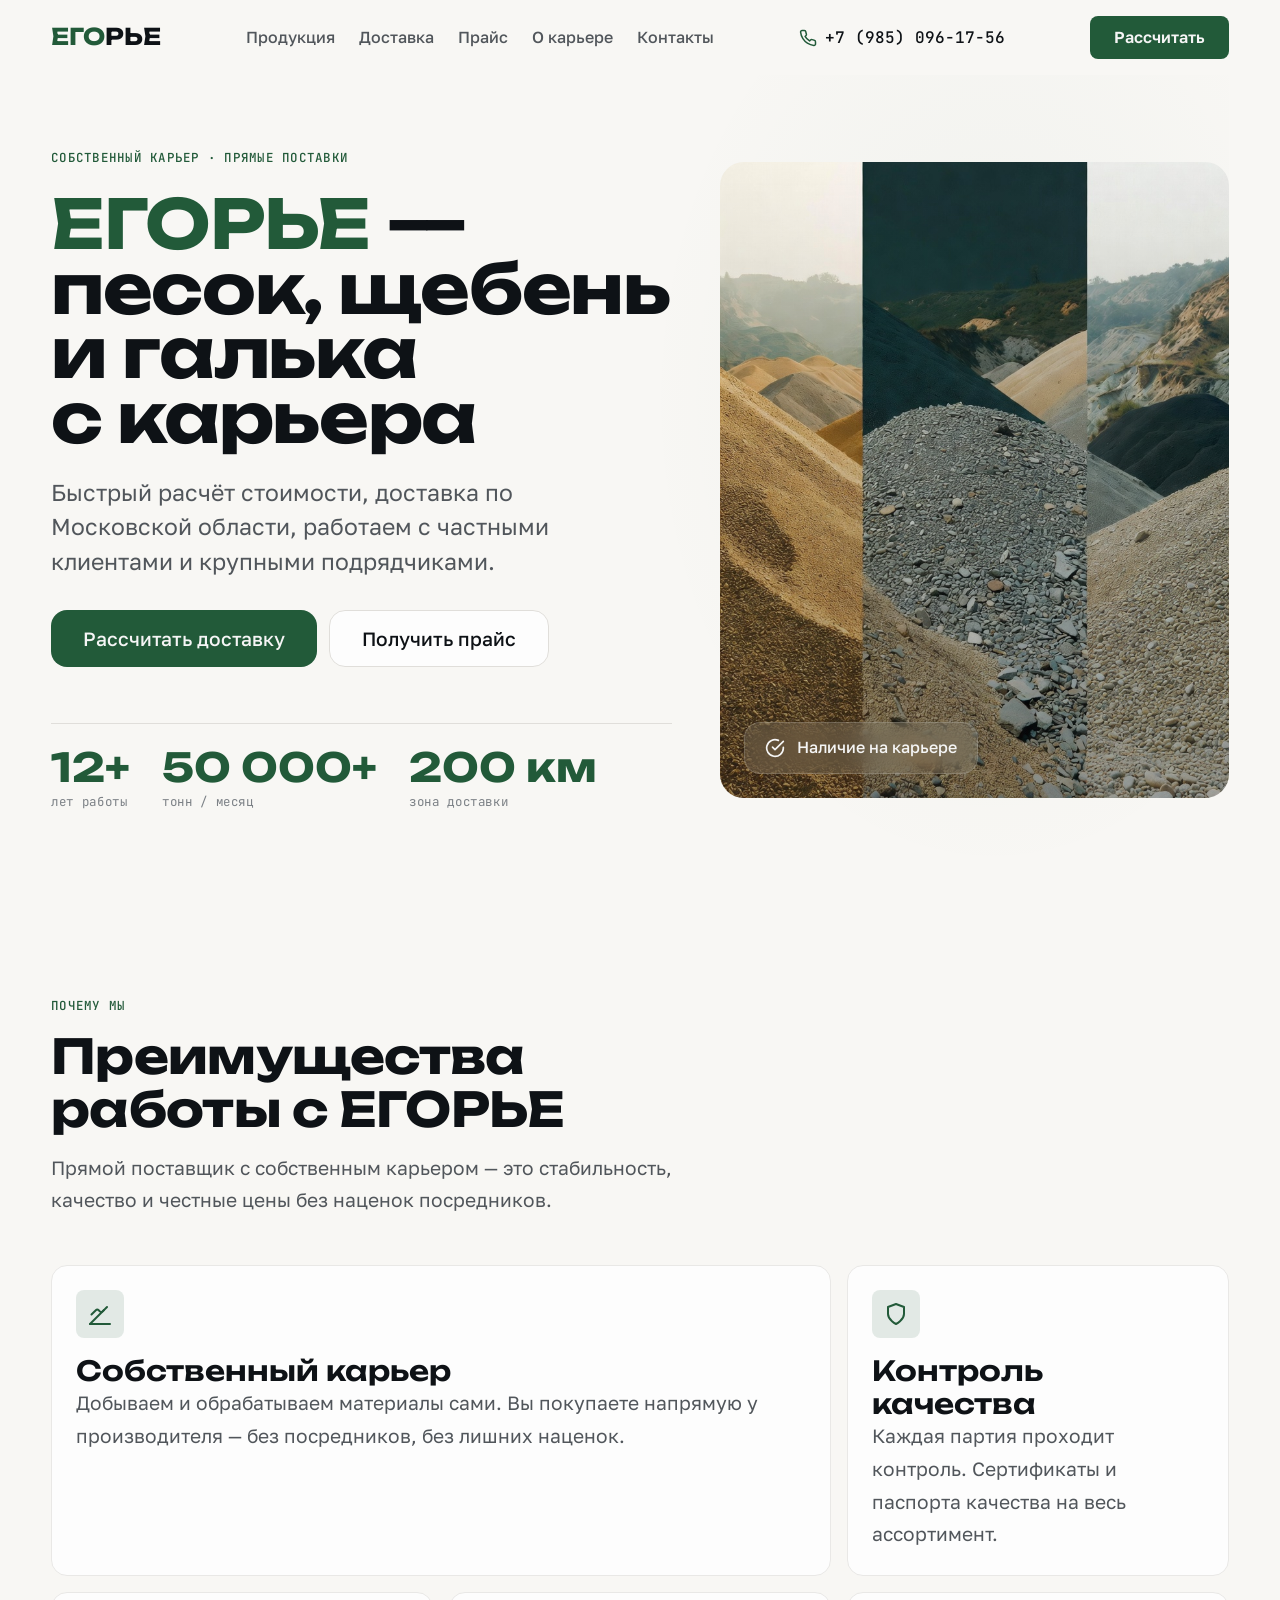
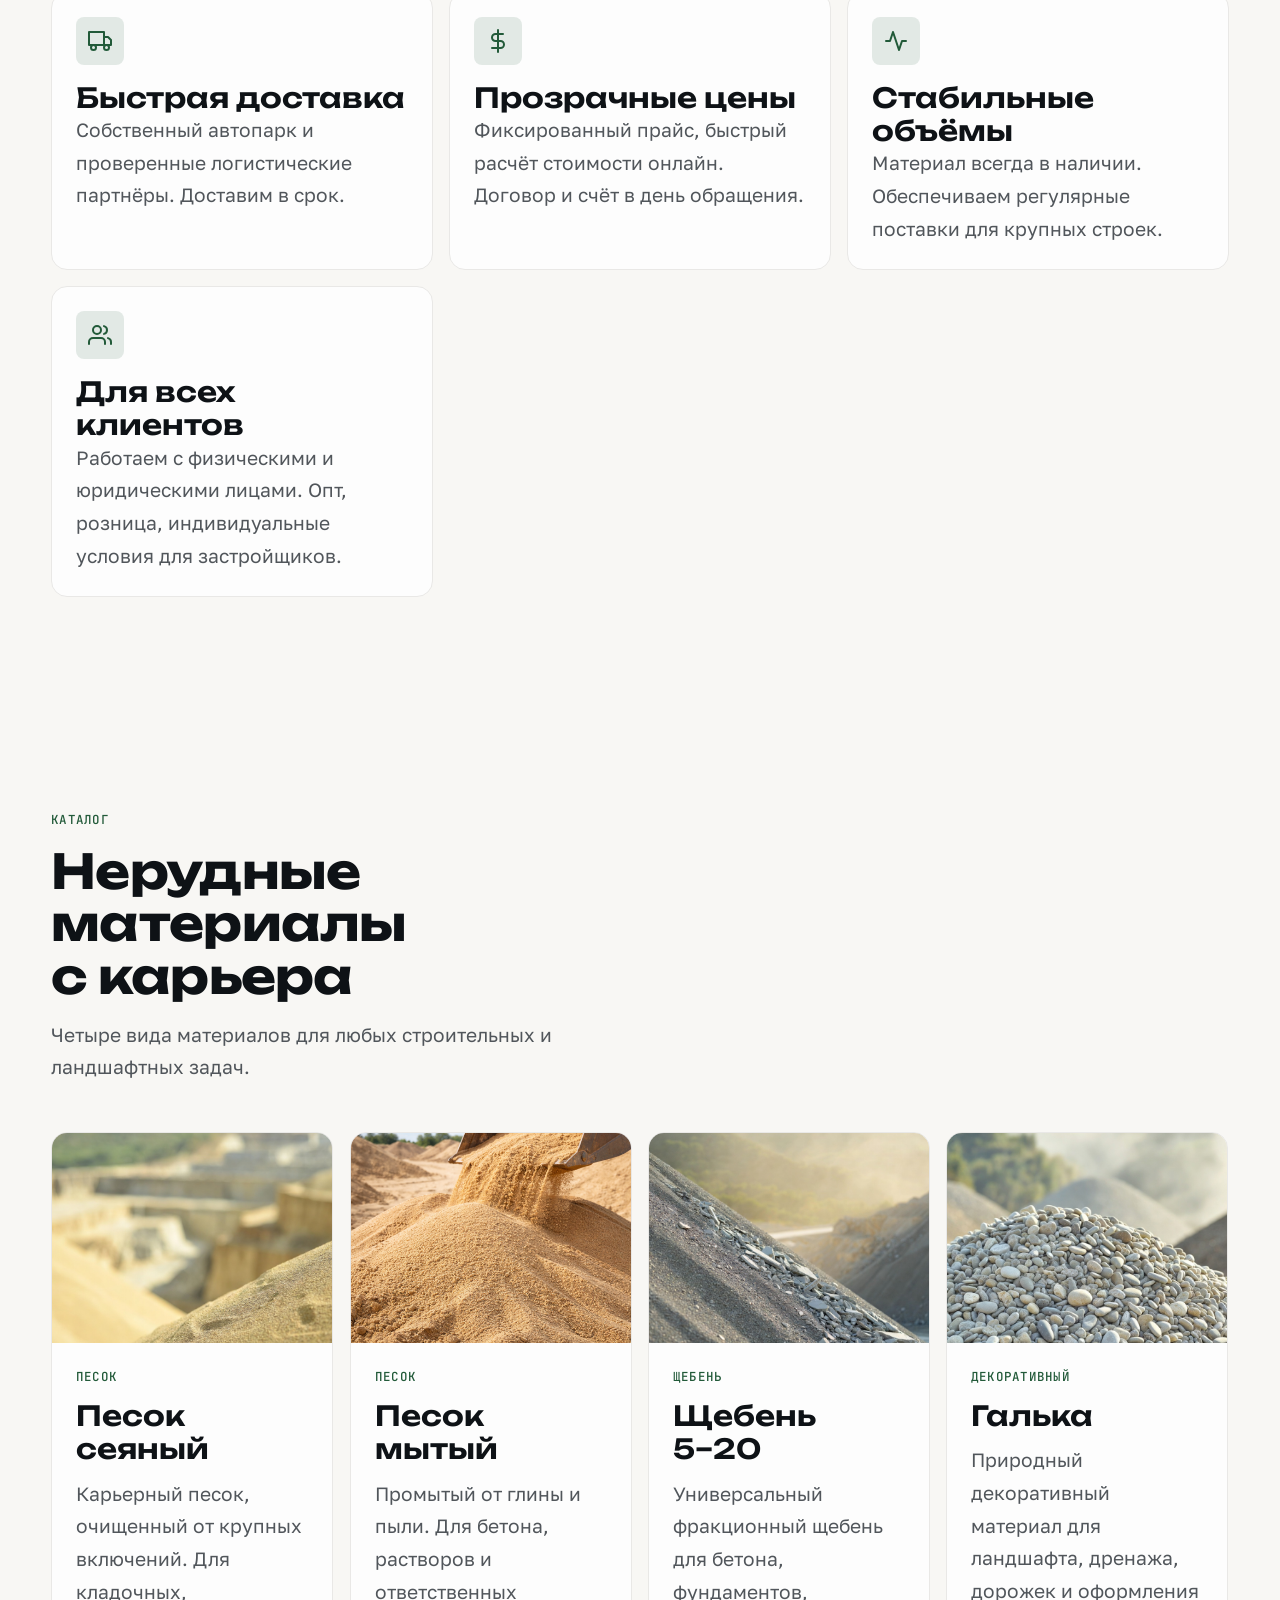
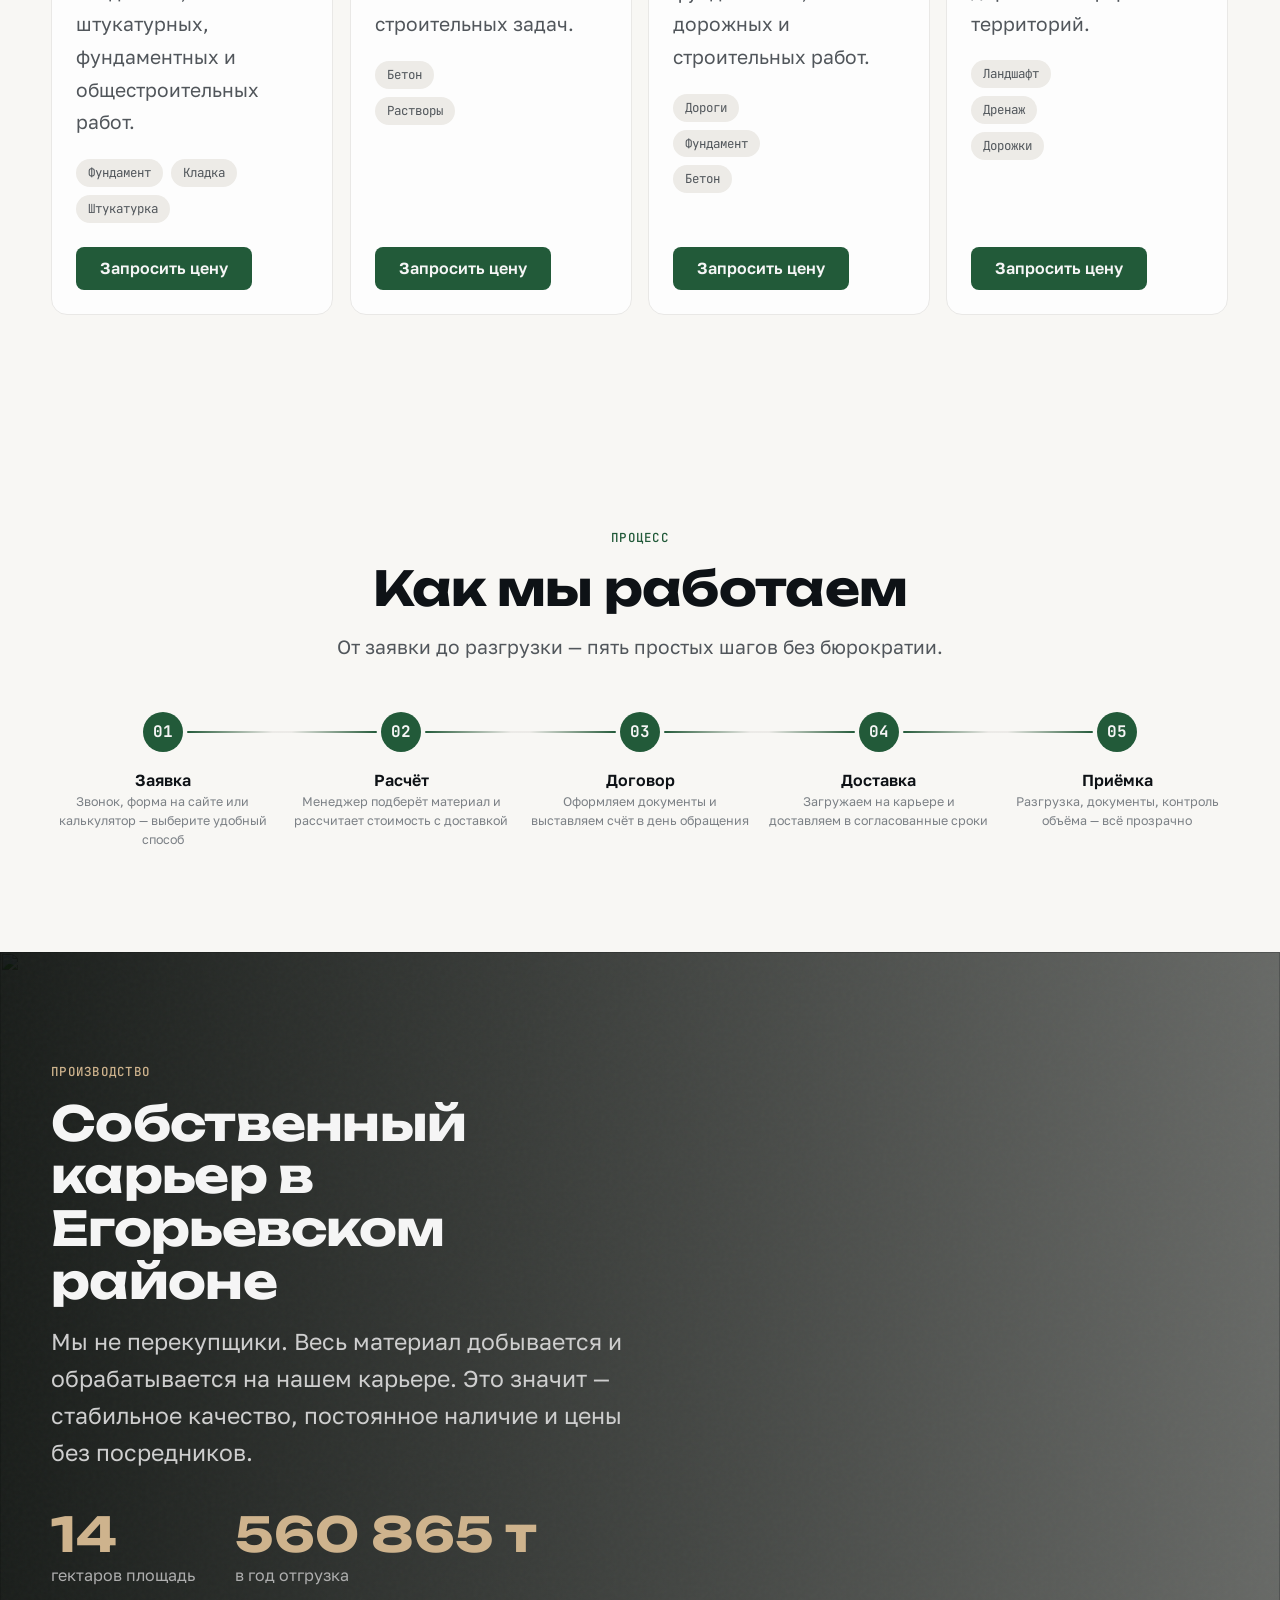
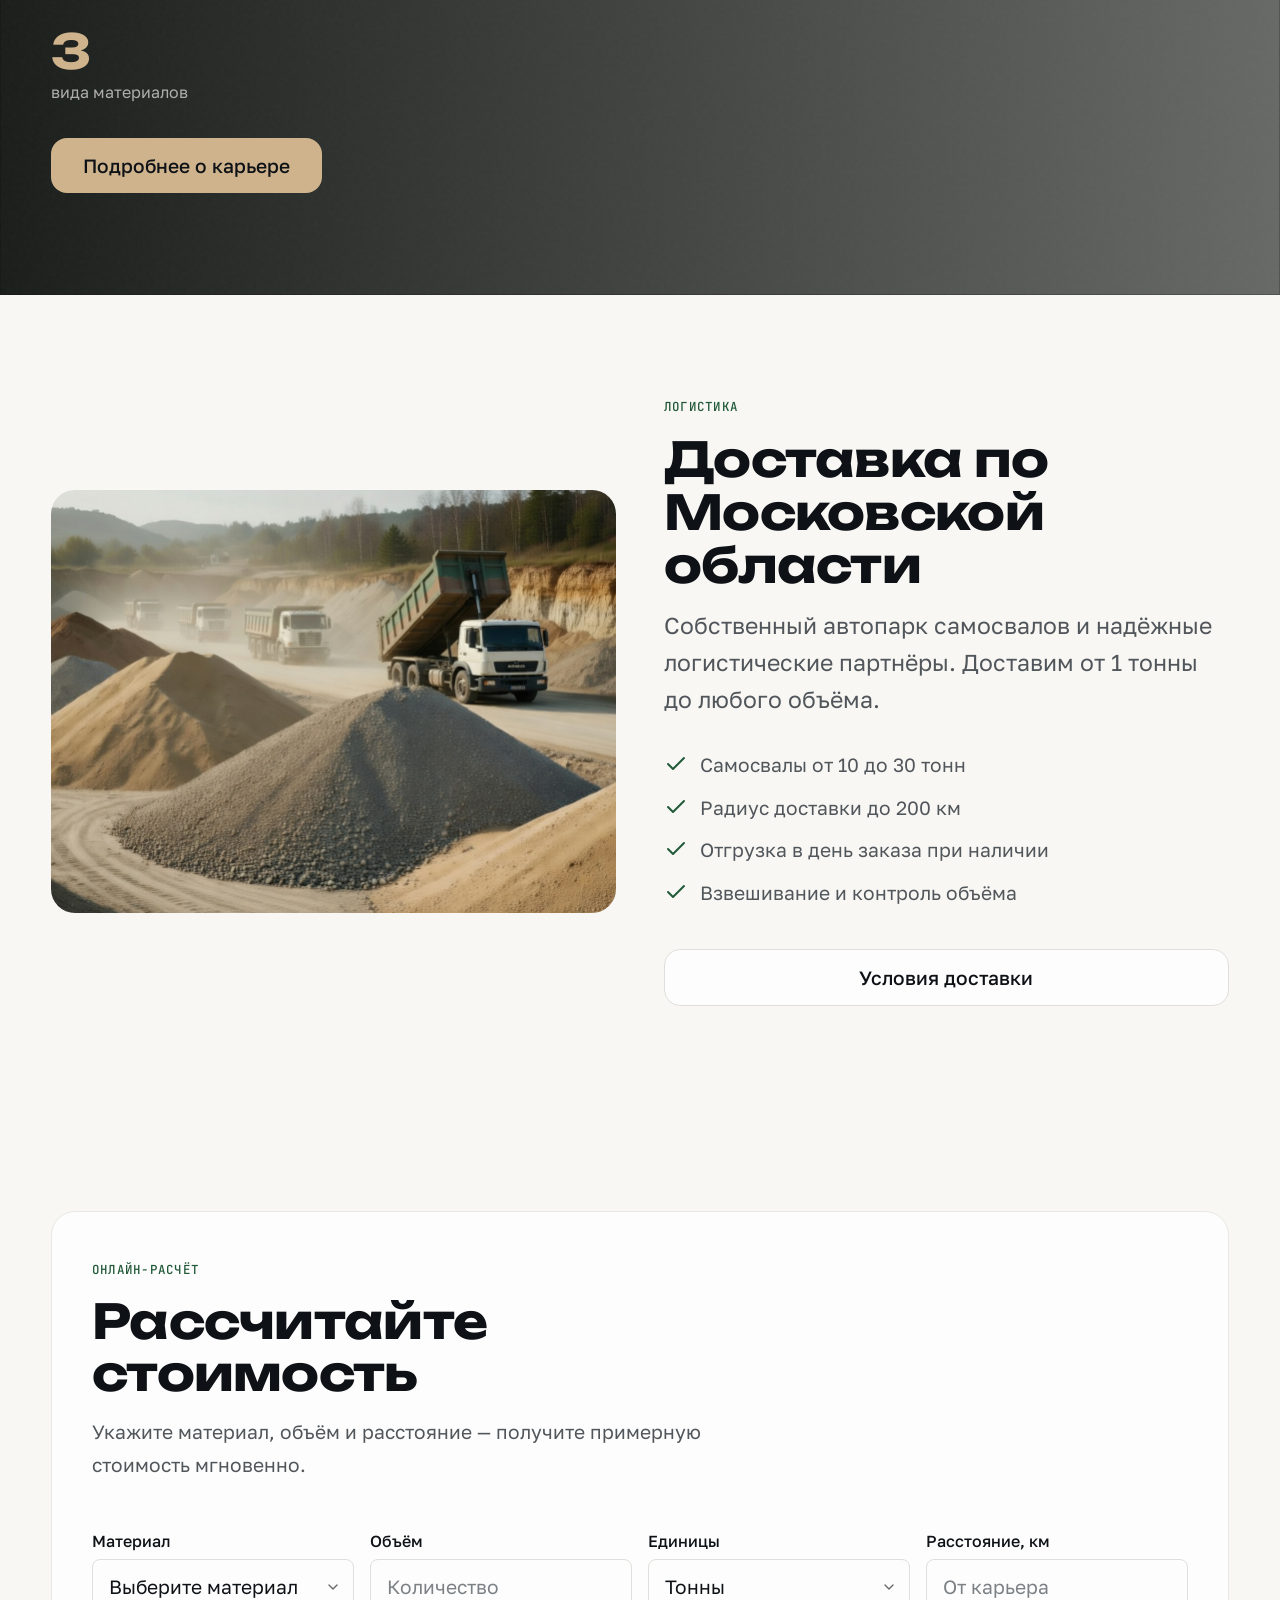
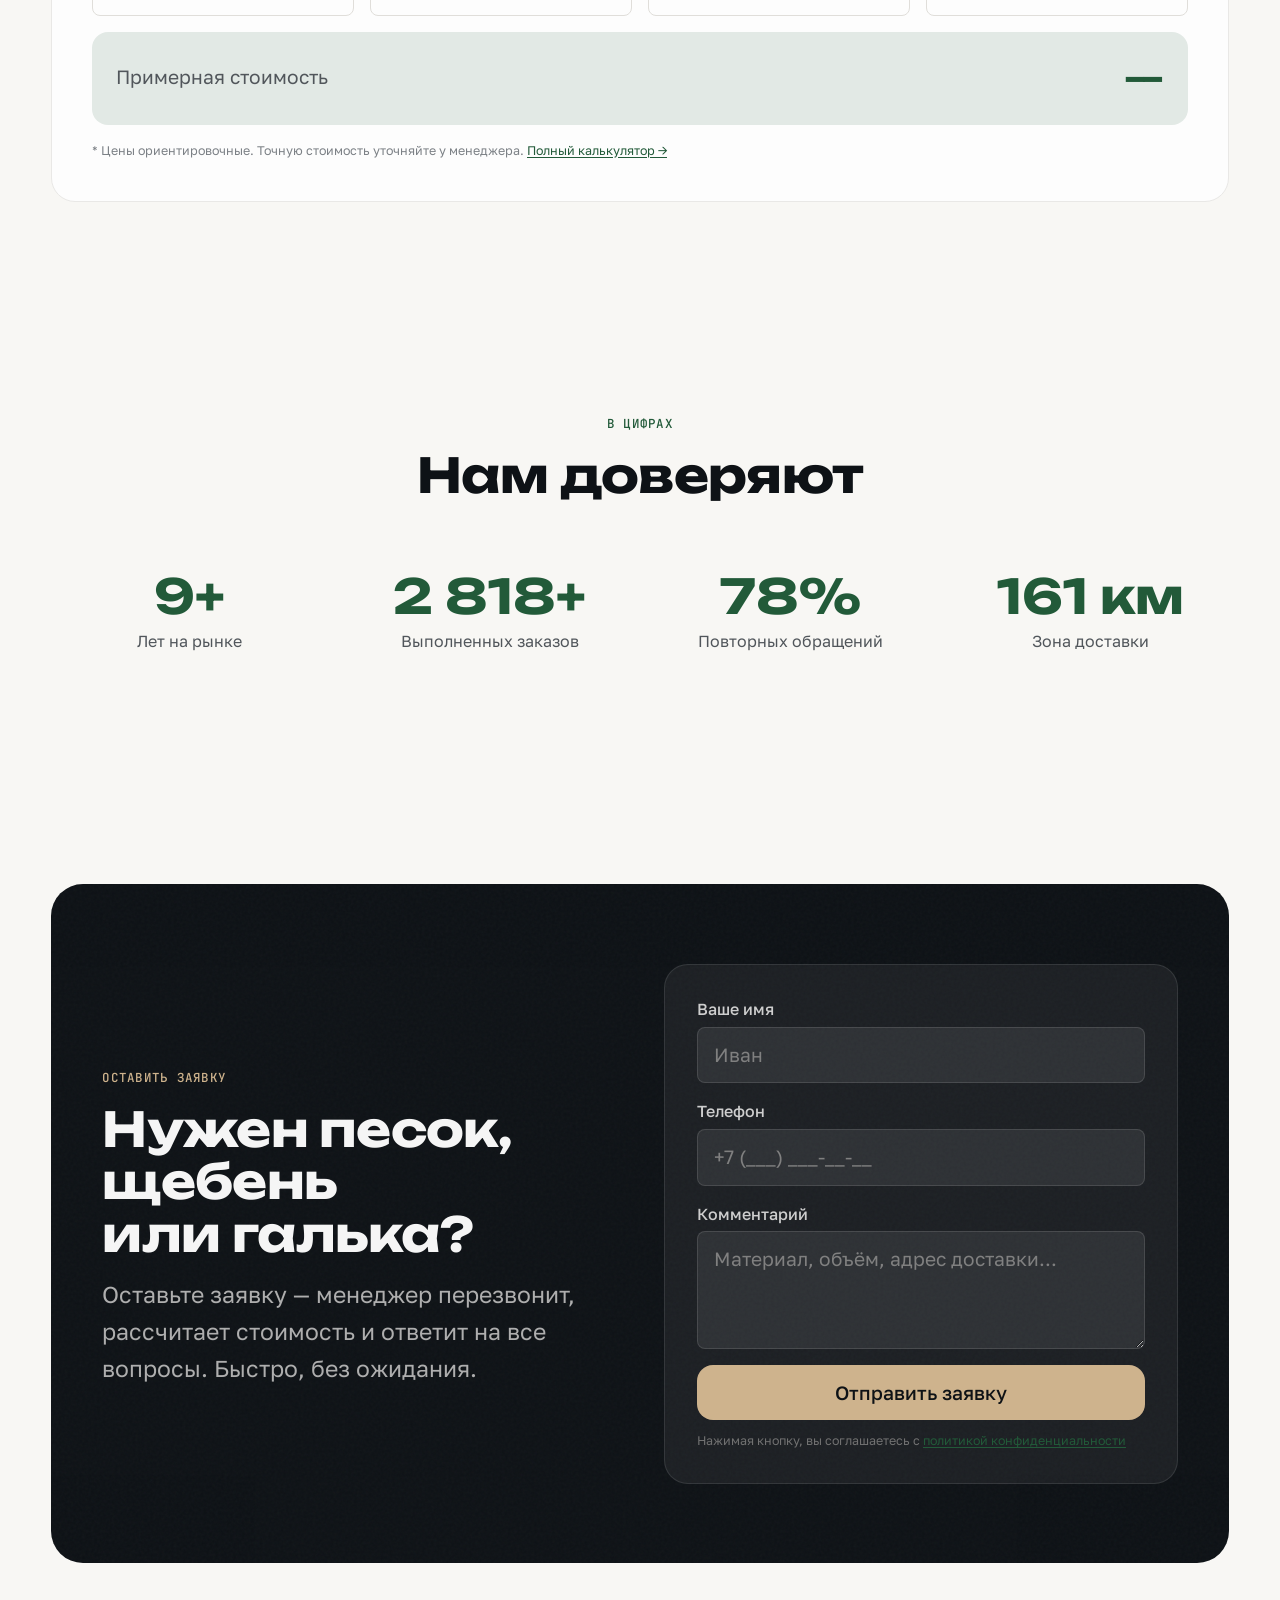
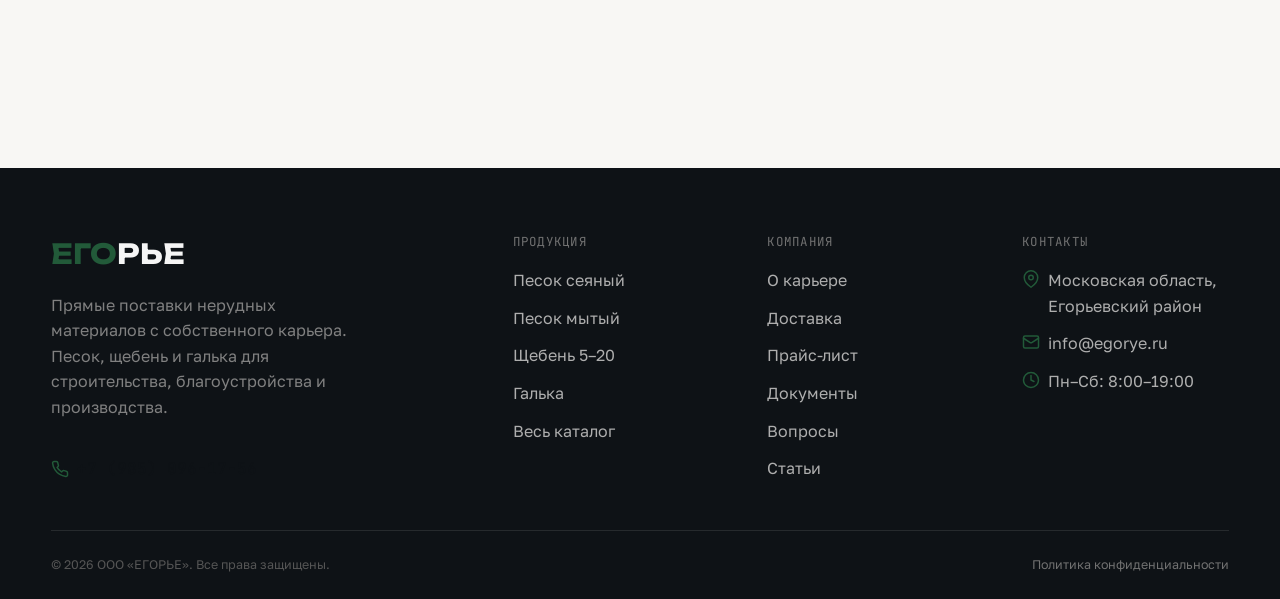
==== commit 05249408: "Update hero and delivery images on homepage - Remove "Заказать звонок" button from hero section - Re" ====
--- a/index.html
+++ b/index.html
@@ -61,7 +61,6 @@
         <div class="hero-actions">
           <a href="kalkulyator.html" class="btn btn-primary btn-lg">Рассчитать доставку</a>
           <a href="price.html" class="btn btn-secondary btn-lg">Получить прайс</a>
-          <a href="#callback" class="btn btn-ghost btn-lg">Заказать звонок</a>
         </div>
 
         <div class="hero-metrics" data-stagger>
@@ -313,7 +312,7 @@
     <section class="section container" aria-labelledby="fleet-title">
       <div class="split-section">
         <div class="split-image" data-reveal="left">
-          <img src="img/placeholder/fleet.svg" alt="Автопарк ООО ЕГОРЬЕ — самосвалы для доставки" width="640" height="480" loading="lazy">
+          <img src="img/cSp12.jpg" alt="Автопарк ООО ЕГОРЬЕ — самосвалы для доставки" width="640" height="480" loading="lazy">
         </div>
         <div class="split-content" data-reveal="right">
           <span class="label">Логистика</span>
